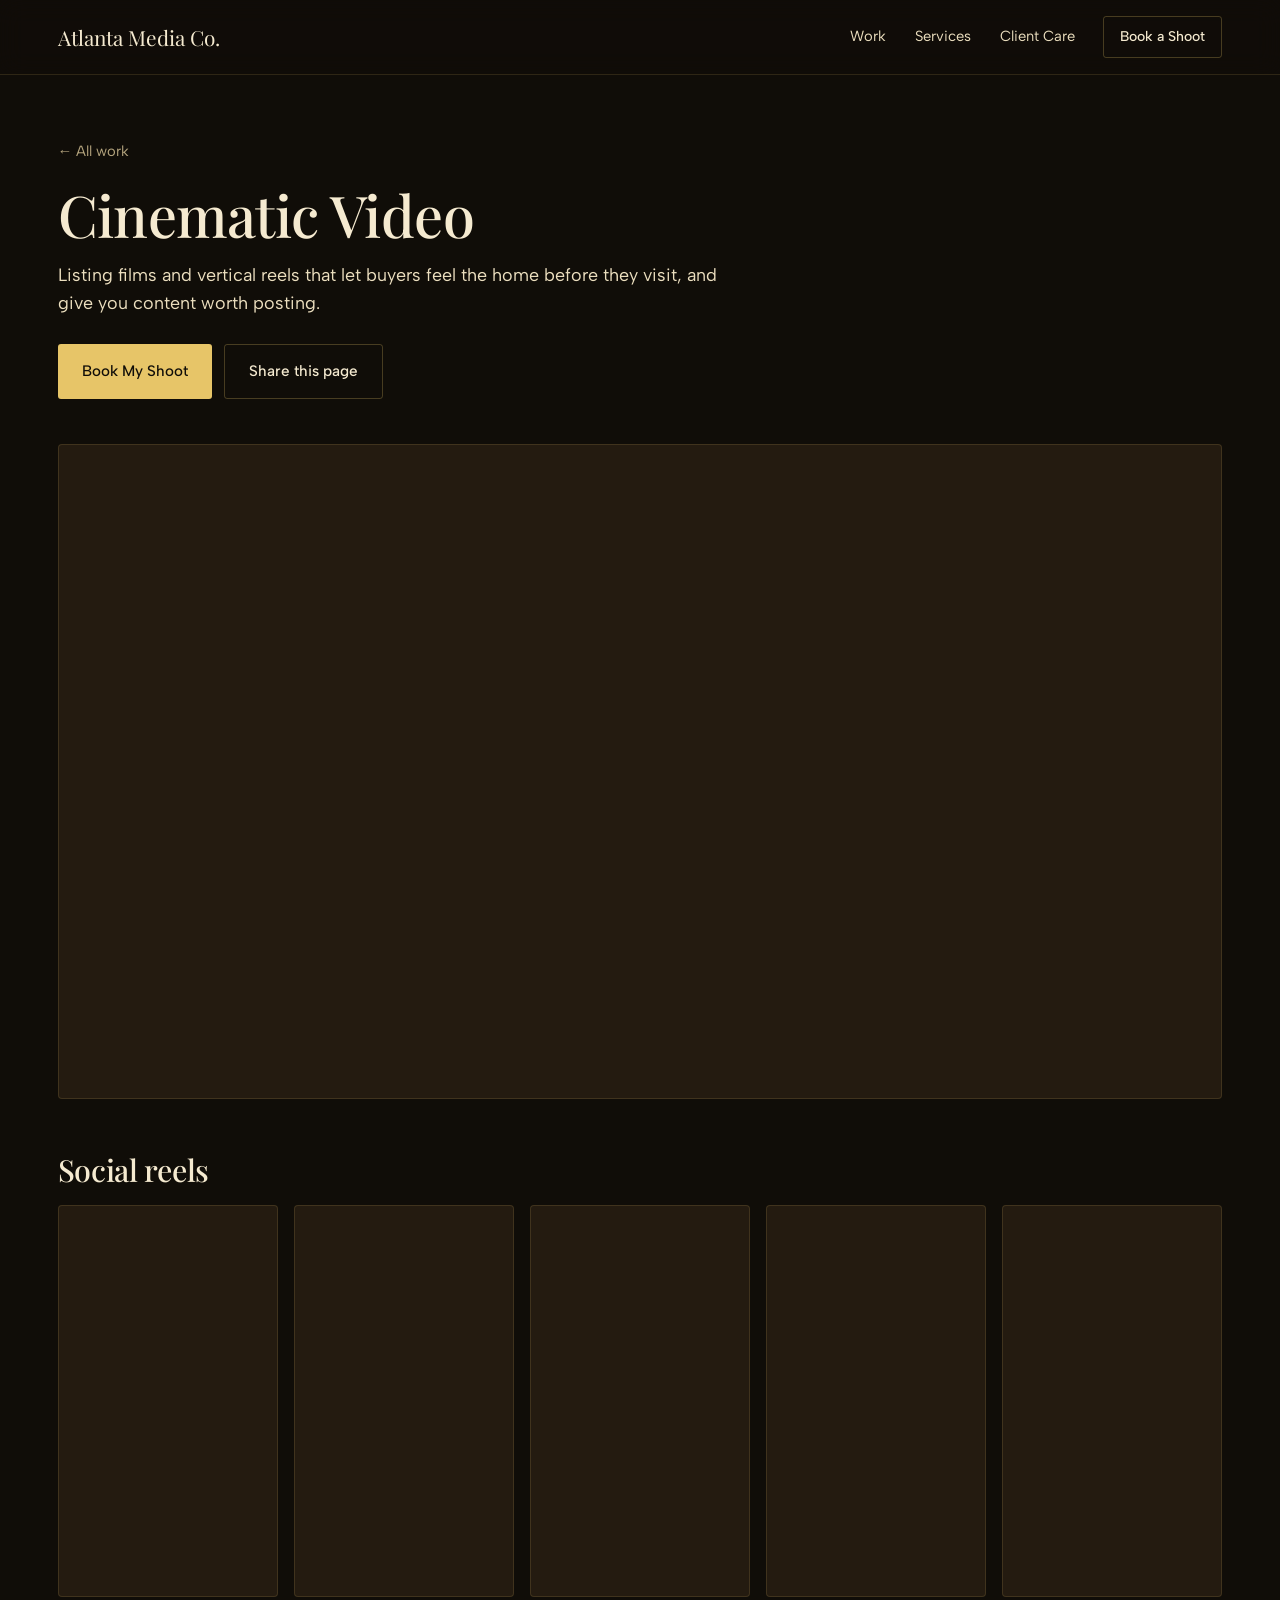
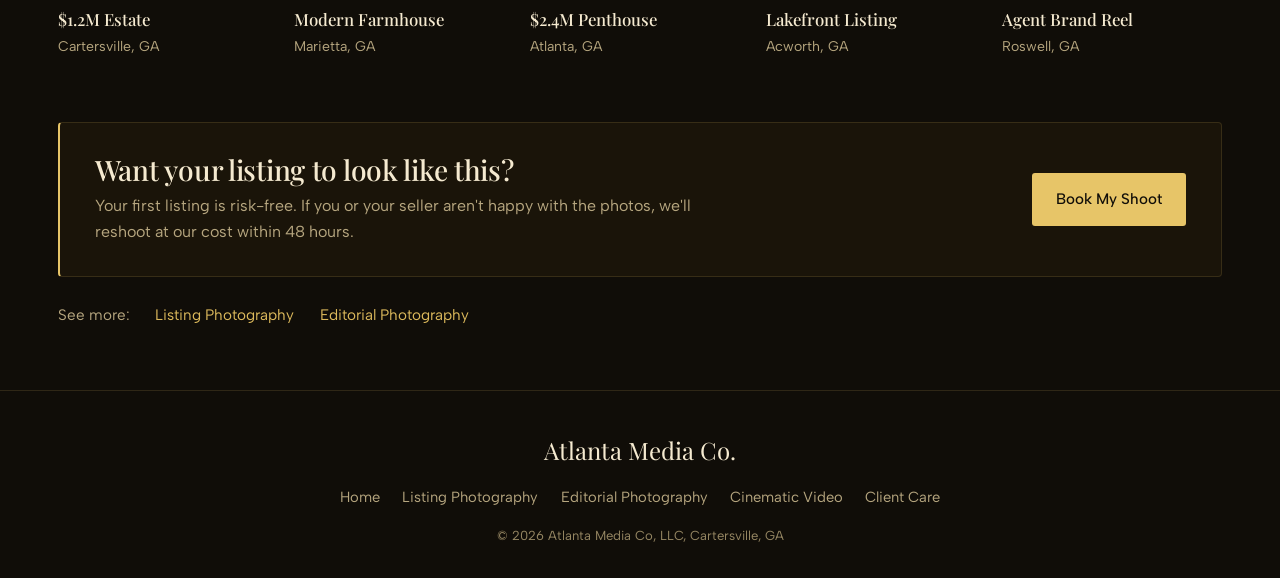
==== cinematic-video.html @ 753526ac "Cleaner homepage and shareable service pages - Remove small text around the logo, hero eyebrow, scro" ====
<!DOCTYPE html>
<html lang="en">
<head>
<meta charset="UTF-8" />
<meta name="viewport" content="width=device-width, initial-scale=1.0" />
<title>Cinematic Video — Atlanta Media Co.</title>
<meta name="description" content="Cinematic listing films and vertical social reels for Atlanta and North Georgia agents." />
<link rel="canonical" href="https://www.atlantamediaco.com/cinematic-video" />
<meta property="og:type" content="website" />
<meta property="og:url" content="https://www.atlantamediaco.com/cinematic-video" />
<meta property="og:title" content="Cinematic Video — Atlanta Media Co." />
<meta property="og:description" content="Cinematic listing films and vertical social reels for Atlanta and North Georgia agents." />
<meta property="og:image" content="https://www.atlantamediaco.com/li-49.jpg" />
<meta name="twitter:card" content="summary_large_image" />
<meta name="twitter:image" content="https://www.atlantamediaco.com/li-49.jpg" />
<link rel="preconnect" href="https://fonts.googleapis.com" />
<link rel="preconnect" href="https://fonts.gstatic.com" crossorigin />
<link href="https://fonts.googleapis.com/css2?family=Albert+Sans:wght@400;500;600&family=Playfair+Display:ital,wght@0,400;0,500;1,400&display=swap" rel="stylesheet" />
<style>
:root{
  --bg:#100d08; --bg-2:#1a1409; --panel:#241b10;
  --ivory:#f5ead0; --ivory-2:#ecdfbf; --muted:#b6a67f; --muted-2:#968763;
  --brass:#e7c568; --brass-2:#ddba5c;
  --line:rgba(231,197,104,.26); --line-2:rgba(231,197,104,.14);
  --serif:'Playfair Display',Georgia,serif;
  --sans:'Albert Sans',-apple-system,BlinkMacSystemFont,sans-serif;
  --e:cubic-bezier(.16,1,.3,1);
  --pad:clamp(1.25rem,4.5vw,5rem); --maxw:1320px;
}
*{margin:0;padding:0;box-sizing:border-box}
html{-webkit-font-smoothing:antialiased}
body{font-family:var(--sans);background:var(--bg);color:var(--ivory);font-size:16px;line-height:1.6}
a{color:inherit;text-decoration:none}
img{display:block;max-width:100%}
button{font:inherit;color:inherit;background:none;border:0;cursor:pointer}
::selection{background:var(--brass);color:var(--bg)}
:focus-visible{outline:2px solid var(--brass);outline-offset:3px}
h1,h2,h3{font-family:var(--serif);font-weight:500;line-height:1.1;letter-spacing:-.01em;text-wrap:balance}
.wrap{max-width:var(--maxw);margin:0 auto;padding:0 var(--pad)}
/* nav */
header.nav{position:sticky;top:0;z-index:50;display:flex;align-items:center;justify-content:space-between;gap:1rem;padding:1rem var(--pad);background:rgba(16,13,8,.88);-webkit-backdrop-filter:blur(12px);backdrop-filter:blur(12px);border-bottom:1px solid var(--line-2)}
.wordmark{font-family:var(--serif);font-size:1.3rem;line-height:1}
.nav-r{display:flex;align-items:center;gap:1.8rem}
.nav-r a.l{font-size:.92rem;color:var(--ivory-2);transition:color .3s}
.nav-r a.l:hover{color:var(--brass-2)}
.nav-book{font-size:.88rem;font-weight:500;border:1px solid var(--line);padding:.55rem 1rem;border-radius:3px;transition:all .3s var(--e)}
.nav-book:hover{background:var(--brass);border-color:var(--brass);color:var(--bg)}
@media(max-width:760px){.nav-r a.l{display:none}}
/* buttons */
.btn{display:inline-flex;align-items:center;justify-content:center;gap:.6rem;font-weight:500;font-size:.95rem;padding:.9rem 1.5rem;border-radius:3px;transition:all .3s var(--e)}
.btn-brass{background:var(--brass);color:var(--bg)}
.btn-brass:hover{background:var(--ivory)}
.btn-out{border:1px solid var(--line);color:var(--ivory)}
.btn-out:hover{border-color:var(--ivory)}
/* intro */
.intro{padding-top:clamp(2.5rem,7vh,4.5rem);padding-bottom:clamp(2rem,5vh,3rem)}
.back{display:inline-block;color:var(--muted);font-size:.92rem;margin-bottom:1.2rem}
.back:hover{color:var(--brass-2)}
.intro h1{font-size:clamp(2.1rem,4.6vw,3.6rem)}
.intro .lead{color:var(--ivory-2);font-size:clamp(1.02rem,1.4vw,1.15rem);max-width:60ch;margin-top:.9rem}
.intro .meta{color:var(--muted);font-size:.92rem;margin-top:.6rem}
.actions{display:flex;flex-wrap:wrap;gap:.8rem;margin-top:1.6rem}
/* photo grid */
.grid{display:grid;gap:10px;grid-template-columns:repeat(2,1fr)}
.grid.port{grid-template-columns:repeat(2,1fr)}
@media(min-width:760px){.grid.land{grid-template-columns:repeat(2,1fr)}.grid.port{grid-template-columns:repeat(3,1fr)}}
@media(min-width:1100px){.grid.land{grid-template-columns:repeat(3,1fr)}.grid.port{grid-template-columns:repeat(4,1fr)}}
.ph{position:relative;display:block;width:100%;overflow:hidden;border-radius:3px;background:var(--panel)}
.grid.land .ph{aspect-ratio:3/2}
.grid.port .ph{aspect-ratio:2/3}
.ph img{width:100%;height:100%;object-fit:cover;transition:transform .8s var(--e),opacity .5s}
.ph:hover img{transform:scale(1.03)}
/* video */
.vf{position:relative;border-radius:4px;overflow:hidden;background:var(--panel);border:1px solid var(--line-2)}
.vf iframe{position:absolute;inset:0;width:100%;height:100%;border:0}
.vf.wide{aspect-ratio:16/9}
.vf.tall{aspect-ratio:9/16}
.sub{font-size:clamp(1.4rem,2.4vw,1.9rem);margin:clamp(2.5rem,6vh,3.5rem) 0 1.2rem}
.reels{display:grid;gap:1rem;grid-template-columns:repeat(2,1fr)}
@media(min-width:760px){.reels{grid-template-columns:repeat(3,1fr)}}
@media(min-width:1100px){.reels{grid-template-columns:repeat(5,1fr)}}
.reels figcaption{margin-top:.6rem}
.reels figcaption b{display:block;font-family:var(--serif);font-weight:500;font-size:1.05rem}
.reels figcaption span{color:var(--muted);font-size:.88rem}
/* end block */
.end{padding-top:clamp(3rem,7vh,4.5rem);padding-bottom:clamp(3rem,7vh,4.5rem)}
.g-row{display:grid;gap:1.3rem;align-items:center;background:var(--bg-2);border:1px solid var(--line-2);border-left:2px solid var(--brass);border-radius:4px;padding:clamp(1.4rem,3vw,2rem) clamp(1.3rem,3vw,2.2rem)}
@media(min-width:900px){.g-row{grid-template-columns:1fr auto;gap:3rem}}
.g-row h2{font-size:clamp(1.35rem,2.2vw,1.8rem)}
.g-row p{color:var(--muted);max-width:62ch;margin-top:.45rem}
.g-row .btn{justify-self:start}
.more{display:flex;flex-wrap:wrap;gap:.6rem 1.6rem;margin-top:1.6rem;color:var(--muted);font-size:.95rem}
.more a{color:var(--brass-2)}
.more a:hover{color:var(--ivory)}
/* footer */
footer{padding:2.5rem var(--pad) 2rem;border-top:1px solid var(--line-2);text-align:center}
footer .wm{font-family:var(--serif);font-size:1.5rem}
footer .links{display:flex;flex-wrap:wrap;gap:.6rem 1.4rem;justify-content:center;margin:1rem 0;font-size:.92rem;color:var(--muted)}
footer .links a:hover{color:var(--brass-2)}
footer .cp{font-size:.82rem;color:var(--muted-2)}
/* lightbox */
.lb{position:fixed;inset:0;z-index:100;background:#0a0805;display:flex;align-items:center;justify-content:center;touch-action:pan-y}
.lb[hidden]{display:none}
.lb img{max-width:calc(100vw - 2rem);max-height:calc(100svh - 7rem);object-fit:contain;border-radius:2px;user-select:none;-webkit-user-drag:none}
.lb-btn{position:absolute;width:48px;height:48px;border-radius:50%;display:grid;place-items:center;background:rgba(245,234,208,.08);border:1px solid var(--line);font-size:1.5rem;line-height:1;color:var(--ivory)}
.lb-btn:hover{background:var(--brass);color:var(--bg);border-color:var(--brass)}
.lb-prev{left:1rem;top:50%;transform:translateY(-50%)}
.lb-next{right:1rem;top:50%;transform:translateY(-50%)}
.lb-close{right:1rem;top:1rem;font-size:1.2rem}
.lb-count{position:absolute;left:50%;bottom:1.2rem;transform:translateX(-50%);color:var(--muted);font-size:.9rem}
@media(max-width:760px){.lb-prev,.lb-next{top:auto;bottom:.8rem;transform:none}}
@media(prefers-reduced-motion:reduce){*{transition:none!important}}
</style>
</head>
<body>
<header class="nav">
  <a href="/" class="wordmark">Atlanta Media Co.</a>
  <nav class="nav-r">
    <a href="/#work" class="l">Work</a>
    <a href="/#services" class="l">Services</a>
    <a href="/client-care" class="l">Client Care</a>
    <a href="https://order.atlantamediaco.com/order/atlmediaco/media" class="nav-book">Book a Shoot</a>
  </nav>
</header>
<main>
  <section class="intro wrap">
    <a href="/#work" class="back">← All work</a>
    <h1>Cinematic Video</h1>
    <p class="lead">Listing films and vertical reels that let buyers feel the home before they visit, and give you content worth posting.</p>
    
    <div class="actions">
      <a href="https://order.atlantamediaco.com/order/atlmediaco/media" class="btn btn-brass">Book My Shoot</a>
      <button class="btn btn-out" id="share" type="button">Share this page</button>
    </div>
  </section>
  <section class="wrap">
    <div class="vf wide"><iframe src="https://player.vimeo.com/video/1220375566?h=3c1de00dcf&title=0&byline=0&portrait=0" allow="autoplay; fullscreen; picture-in-picture" title="Featured film by Atlanta Media Co."></iframe></div><h2 class="sub">Social reels</h2><div class="reels"><figure><div class="vf tall"><iframe src="https://player.vimeo.com/video/1220726892?h=99ef95a2b0&title=0&byline=0&portrait=0" loading="lazy" allow="autoplay; fullscreen; picture-in-picture" title="$1.2M Estate, Cartersville, GA"></iframe></div><figcaption><b>$1.2M Estate</b><span>Cartersville, GA</span></figcaption></figure><figure><div class="vf tall"><iframe src="https://player.vimeo.com/video/1220726658?h=82b7152c0a&title=0&byline=0&portrait=0" loading="lazy" allow="autoplay; fullscreen; picture-in-picture" title="Modern Farmhouse, Marietta, GA"></iframe></div><figcaption><b>Modern Farmhouse</b><span>Marietta, GA</span></figcaption></figure><figure><div class="vf tall"><iframe src="https://player.vimeo.com/video/1220726660?h=635c3bccbf&title=0&byline=0&portrait=0" loading="lazy" allow="autoplay; fullscreen; picture-in-picture" title="$2.4M Penthouse, Atlanta, GA"></iframe></div><figcaption><b>$2.4M Penthouse</b><span>Atlanta, GA</span></figcaption></figure><figure><div class="vf tall"><iframe src="https://player.vimeo.com/video/1220726661?h=e0585fde30&title=0&byline=0&portrait=0" loading="lazy" allow="autoplay; fullscreen; picture-in-picture" title="Lakefront Listing, Acworth, GA"></iframe></div><figcaption><b>Lakefront Listing</b><span>Acworth, GA</span></figcaption></figure><figure><div class="vf tall"><iframe src="https://player.vimeo.com/video/1220726659?h=17b8637ea1&title=0&byline=0&portrait=0" loading="lazy" allow="autoplay; fullscreen; picture-in-picture" title="Agent Brand Reel, Roswell, GA"></iframe></div><figcaption><b>Agent Brand Reel</b><span>Roswell, GA</span></figcaption></figure></div>
  </section>
  <section class="wrap end">
    <div class="g-row">
      <div>
        <h2>Want your listing to look like this?</h2>
        <p>Your first listing is risk-free. If you or your seller aren't happy with the photos, we'll reshoot at our cost within 48 hours.</p>
      </div>
      <a href="https://order.atlantamediaco.com/order/atlmediaco/media" class="btn btn-brass">Book My Shoot</a>
    </div>
    <nav class="more" aria-label="More work"><span>See more:</span><a href="/listing-photography">Listing Photography</a><a href="/editorial-photography">Editorial Photography</a></nav>
  </section>
</main>
<footer>
  <div class="wm">Atlanta Media Co.</div>
  <div class="links">
    <a href="/">Home</a>
    <a href="/listing-photography">Listing Photography</a>
    <a href="/editorial-photography">Editorial Photography</a>
    <a href="/cinematic-video">Cinematic Video</a>
    <a href="/client-care">Client Care</a>
  </div>
  <div class="cp">© <span id="year"></span> Atlanta Media Co, LLC, Cartersville, GA</div>
</footer>

<script>
(function(){
  var b=document.getElementById('share'); if(!b) return;
  b.addEventListener('click',function(){
    var url=location.origin+location.pathname, title=document.title;
    if(navigator.share){ navigator.share({title:title,url:url}).catch(function(){}); return; }
    var done=function(){ b.textContent='Link copied'; setTimeout(function(){ b.textContent='Share this page'; },2200); };
    if(navigator.clipboard){ navigator.clipboard.writeText(url).then(done,function(){ prompt('Copy this link:',url); }); }
    else { prompt('Copy this link:',url); }
  });
  document.getElementById('year').textContent=new Date().getFullYear();
})();
</script>
</body>
</html>
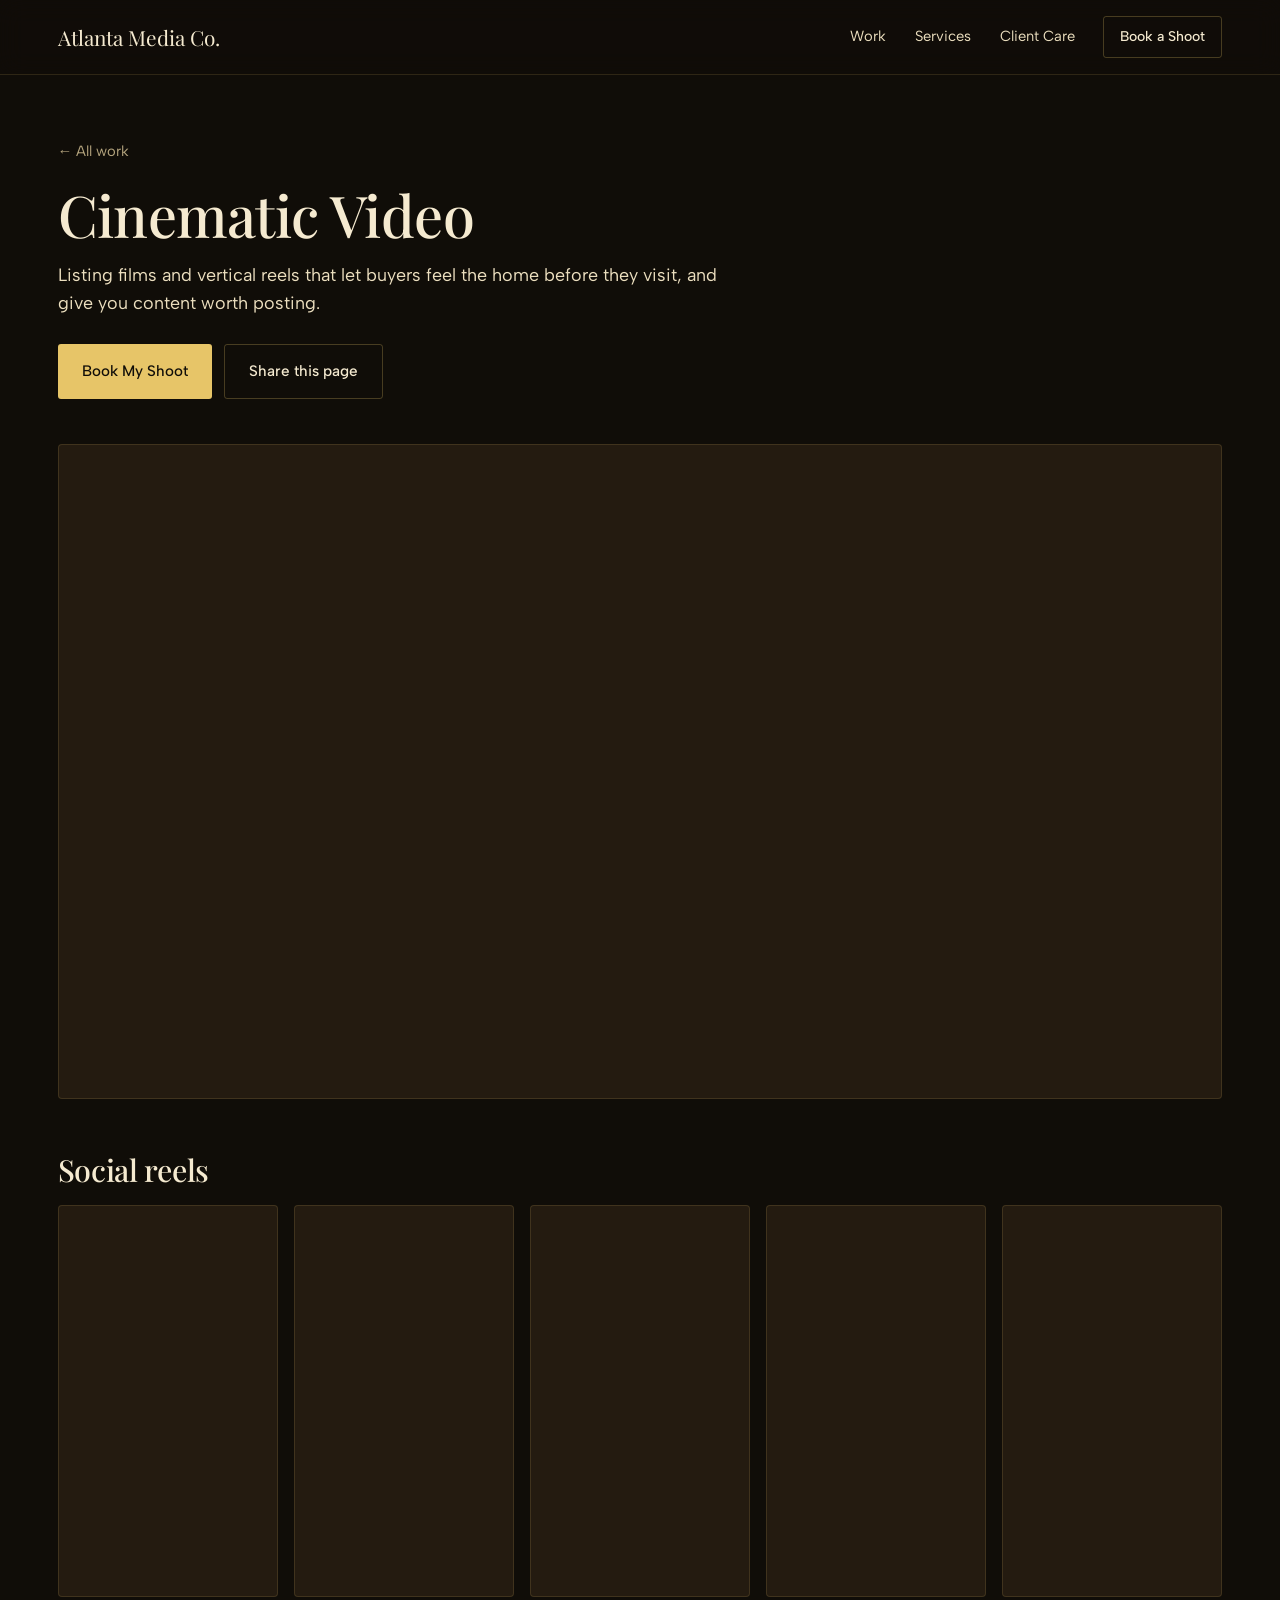
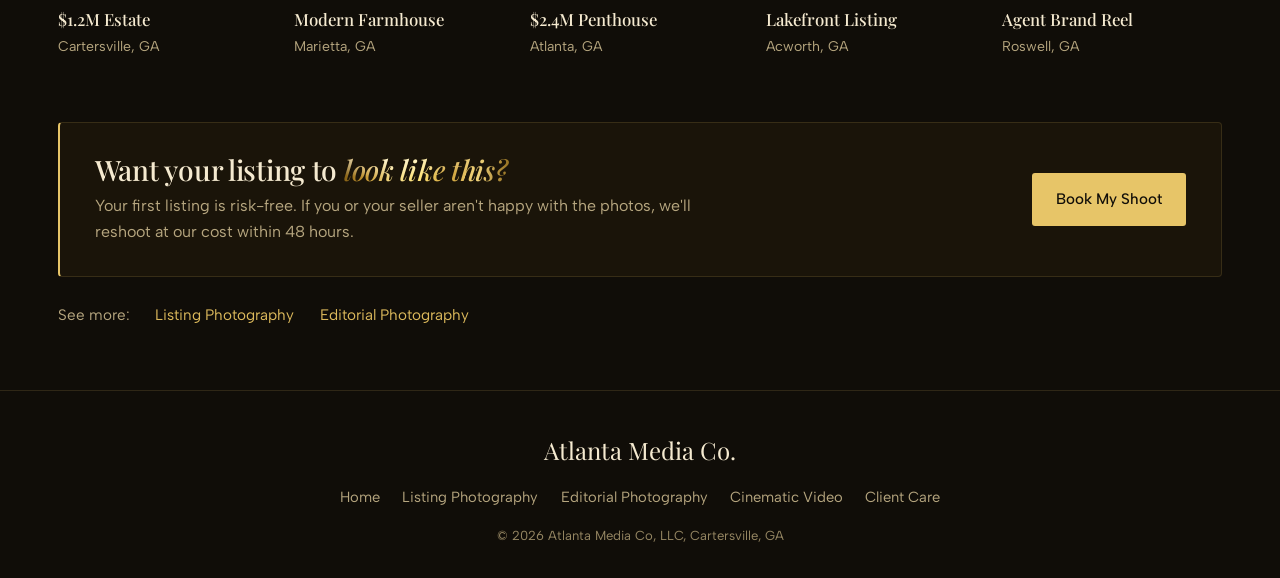
==== commit 4016cc59: "Fix peeking phone menu and use brushed gold on all gold headline words - Hidden phone menu no longer" ====
--- a/cinematic-video.html
+++ b/cinematic-video.html
@@ -87,6 +87,7 @@
 .g-row{display:grid;gap:1.3rem;align-items:center;background:var(--bg-2);border:1px solid var(--line-2);border-left:2px solid var(--brass);border-radius:4px;padding:clamp(1.4rem,3vw,2rem) clamp(1.3rem,3vw,2.2rem)}
 @media(min-width:900px){.g-row{grid-template-columns:1fr auto;gap:3rem}}
 .g-row h2{font-size:clamp(1.35rem,2.2vw,1.8rem)}
+.g-row h2 em{font-style:italic;background:radial-gradient(135% 130% at 26% 16%,rgba(255,249,224,.98) 0%,rgba(255,244,205,0) 44%),linear-gradient(96deg,#7c5810 0%,#c99a34 15%,#f7e08d 31%,#ffe479 47%,#c99b34 63%,#f4d77e 80%,#8f6a1a 100%);-webkit-background-clip:text;background-clip:text;-webkit-text-fill-color:transparent;color:transparent;-webkit-box-decoration-break:clone;box-decoration-break:clone;padding-right:.06em}
 .g-row p{color:var(--muted);max-width:62ch;margin-top:.45rem}
 .g-row .btn{justify-self:start}
 .more{display:flex;flex-wrap:wrap;gap:.6rem 1.6rem;margin-top:1.6rem;color:var(--muted);font-size:.95rem}
@@ -139,7 +140,7 @@
   <section class="wrap end">
     <div class="g-row">
       <div>
-        <h2>Want your listing to look like this?</h2>
+        <h2>Want your listing to <em>look like this?</em></h2>
         <p>Your first listing is risk-free. If you or your seller aren't happy with the photos, we'll reshoot at our cost within 48 hours.</p>
       </div>
       <a href="https://order.atlantamediaco.com/order/atlmediaco/media" class="btn btn-brass">Book My Shoot</a>
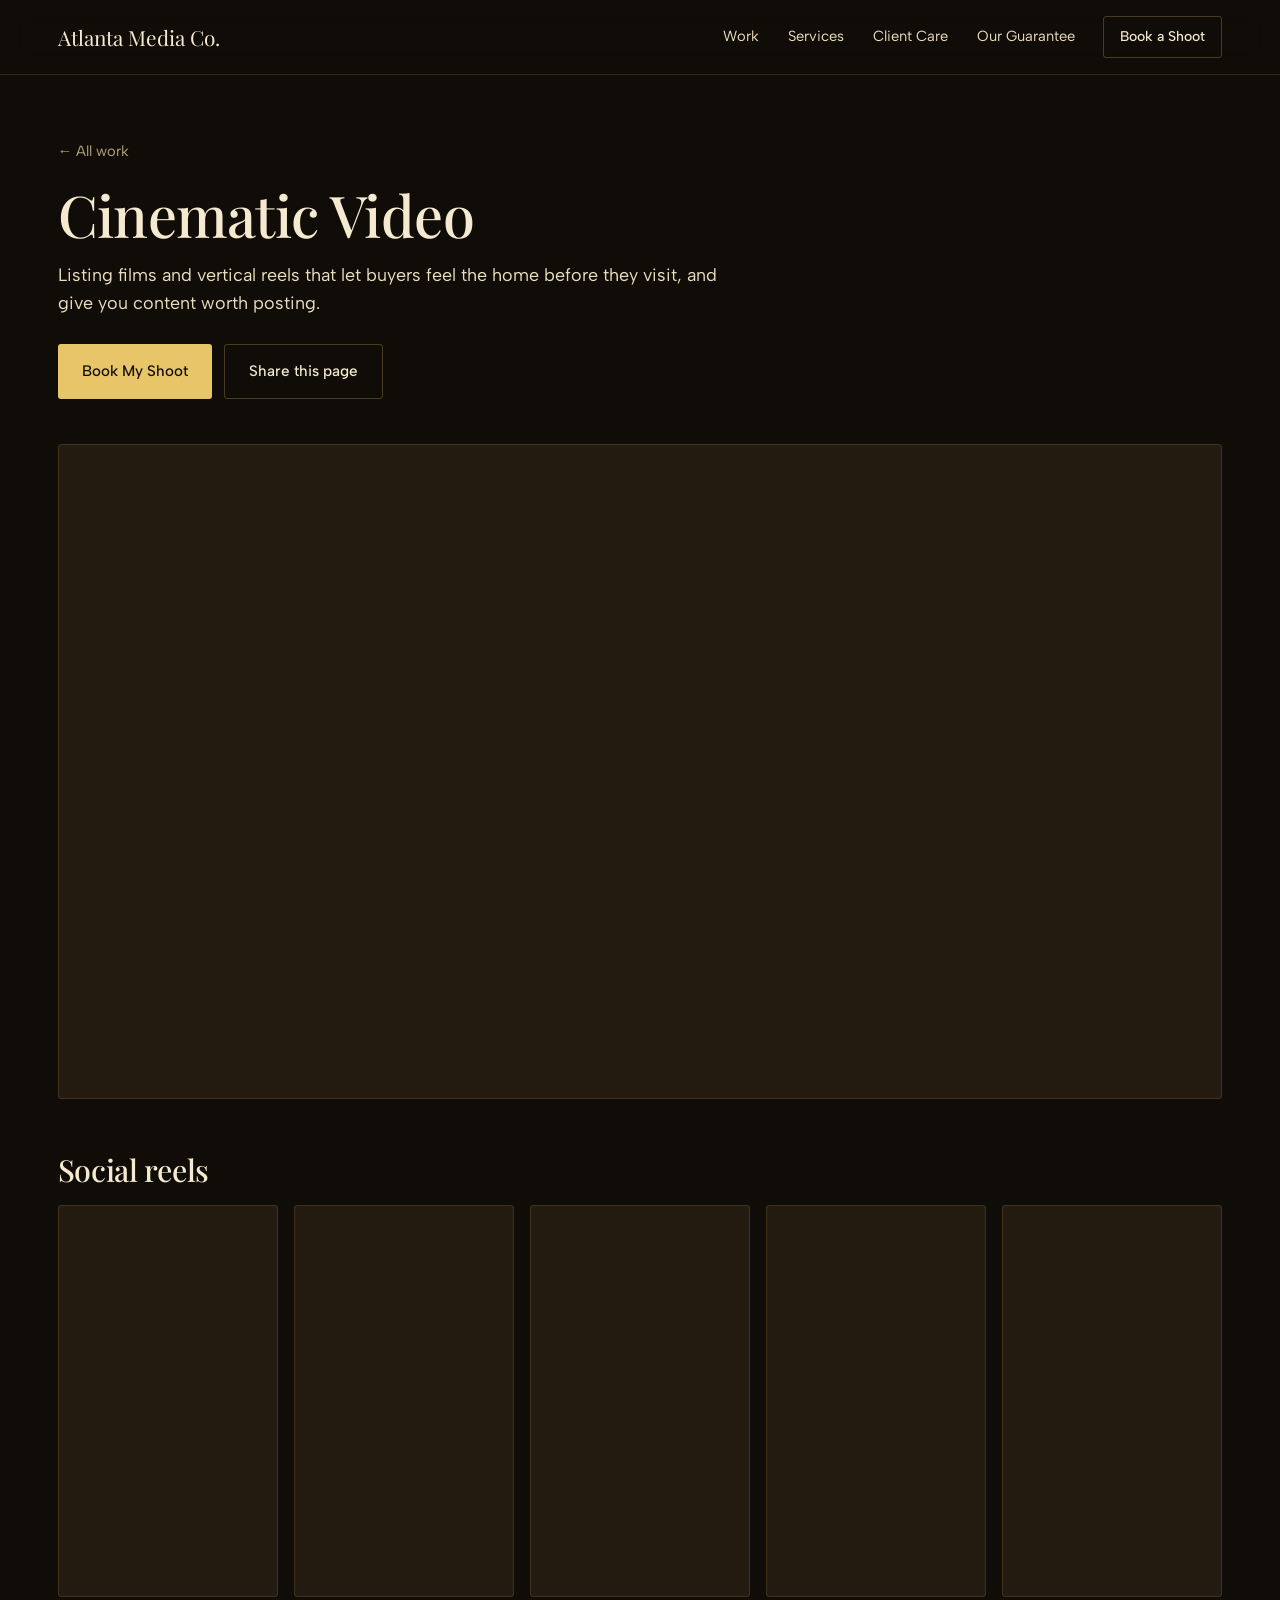
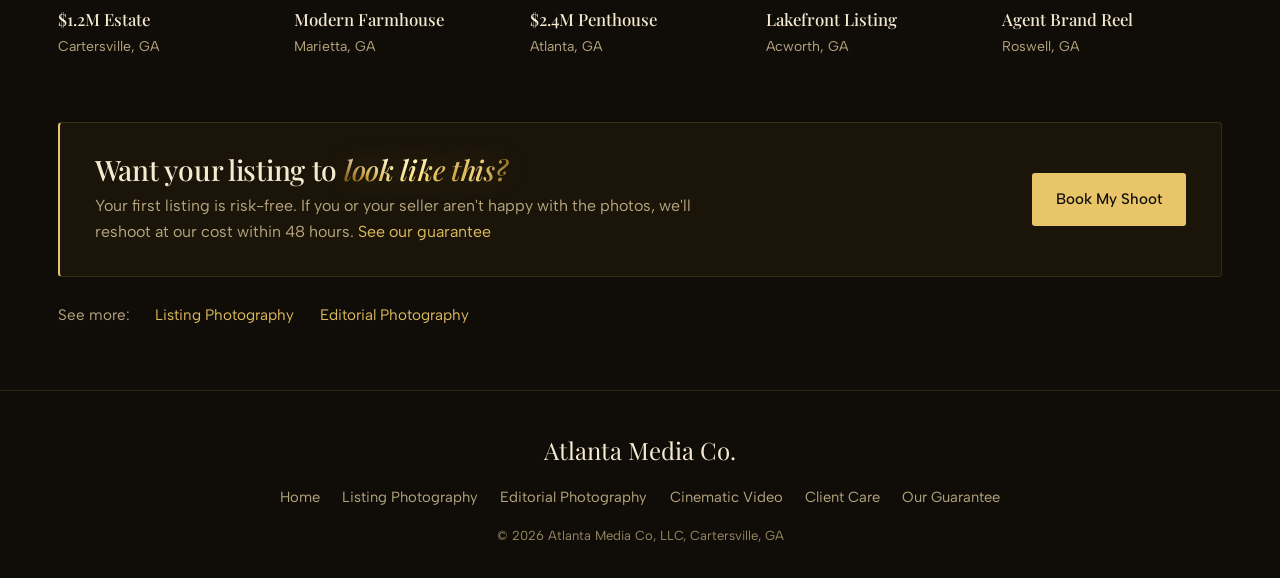
==== commit 4fb03f2b: "Add Our Guarantee page and rework Client Care - New /guarantee page: what we promise, how to use it," ====
--- a/cinematic-video.html
+++ b/cinematic-video.html
@@ -15,7 +15,7 @@
 <meta name="twitter:image" content="https://www.atlantamediaco.com/li-49.jpg" />
 <link rel="preconnect" href="https://fonts.googleapis.com" />
 <link rel="preconnect" href="https://fonts.gstatic.com" crossorigin />
-<link href="https://fonts.googleapis.com/css2?family=Albert+Sans:wght@400;500;600&family=Playfair+Display:ital,wght@0,400;0,500;1,400&display=swap" rel="stylesheet" />
+<link href="https://fonts.googleapis.com/css2?family=Albert+Sans:wght@400;500;600&family=Playfair+Display:ital,wght@0,400;0,500;1,400;1,500&display=swap" rel="stylesheet" />
 <style>
 :root{
   --bg:#100d08; --bg-2:#1a1409; --panel:#241b10;
@@ -87,7 +87,8 @@
 .g-row{display:grid;gap:1.3rem;align-items:center;background:var(--bg-2);border:1px solid var(--line-2);border-left:2px solid var(--brass);border-radius:4px;padding:clamp(1.4rem,3vw,2rem) clamp(1.3rem,3vw,2.2rem)}
 @media(min-width:900px){.g-row{grid-template-columns:1fr auto;gap:3rem}}
 .g-row h2{font-size:clamp(1.35rem,2.2vw,1.8rem)}
-.g-row h2 em{font-style:italic;background:radial-gradient(135% 130% at 26% 16%,rgba(255,249,224,.98) 0%,rgba(255,244,205,0) 44%),linear-gradient(96deg,#7c5810 0%,#c99a34 15%,#f7e08d 31%,#ffe479 47%,#c99b34 63%,#f4d77e 80%,#8f6a1a 100%);-webkit-background-clip:text;background-clip:text;-webkit-text-fill-color:transparent;color:transparent;-webkit-box-decoration-break:clone;box-decoration-break:clone;padding-right:.06em}
+.nav-r a.l[aria-current="page"]{color:var(--brass-2)}
+h1 em,h2 em{font-style:italic;background:radial-gradient(135% 130% at 26% 16%,rgba(255,249,224,.98) 0%,rgba(255,244,205,0) 44%),linear-gradient(96deg,#7c5810 0%,#c99a34 15%,#f7e08d 31%,#ffe479 47%,#c99b34 63%,#f4d77e 80%,#8f6a1a 100%);-webkit-background-clip:text;background-clip:text;-webkit-text-fill-color:transparent;color:transparent;-webkit-box-decoration-break:clone;box-decoration-break:clone;padding-right:.06em;filter:drop-shadow(0 1px 3px rgba(0,0,0,.3)) drop-shadow(0 0 12px rgba(240,201,95,.18))}
 .g-row p{color:var(--muted);max-width:62ch;margin-top:.45rem}
 .g-row .btn{justify-self:start}
 .more{display:flex;flex-wrap:wrap;gap:.6rem 1.6rem;margin-top:1.6rem;color:var(--muted);font-size:.95rem}
@@ -110,7 +111,39 @@
 .lb-close{right:1rem;top:1rem;font-size:1.2rem}
 .lb-count{position:absolute;left:50%;bottom:1.2rem;transform:translateX(-50%);color:var(--muted);font-size:.9rem}
 @media(max-width:760px){.lb-prev,.lb-next{top:auto;bottom:.8rem;transform:none}}
-@media(prefers-reduced-motion:reduce){*{transition:none!important}}
+/* info pages (client care, guarantee) */
+.page-intro{padding-top:clamp(3rem,9vh,5.5rem);padding-bottom:clamp(2rem,5vh,3rem)}
+.page-intro h1{font-size:clamp(2.4rem,5.4vw,4.2rem);max-width:16ch}
+.page-intro .lead{color:var(--ivory-2);font-size:clamp(1.05rem,1.5vw,1.2rem);max-width:58ch;margin-top:1rem}
+.blk{padding-top:clamp(2.5rem,6vh,4rem);padding-bottom:clamp(2.5rem,6vh,4rem)}
+.blk h2.bh{font-size:clamp(1.6rem,3vw,2.4rem);max-width:26ch;margin-bottom:clamp(1.4rem,3vh,2rem)}
+.band{background:var(--bg-2);border-top:1px solid var(--line-2);border-bottom:1px solid var(--line-2)}
+.items{display:grid;gap:1.6rem 2.2rem;grid-template-columns:1fr}
+@media(min-width:720px){.items.c2{grid-template-columns:1fr 1fr}.items.c3{grid-template-columns:repeat(3,1fr)}}
+.item{border-top:1px solid var(--line);padding-top:1.1rem}
+.item h3{font-size:1.3rem}
+.item p{color:var(--muted);margin-top:.4rem;max-width:48ch}
+.steps{list-style:none;counter-reset:s;display:grid;gap:1.6rem 2.2rem;grid-template-columns:1fr}
+@media(min-width:820px){.steps{grid-template-columns:repeat(3,1fr)}}
+.steps li{counter-increment:s;border-top:1px solid var(--line);padding-top:1.1rem}
+.steps li::before{content:counter(s);display:grid;place-items:center;width:2rem;height:2rem;border-radius:50%;border:1px solid var(--brass);color:var(--brass);font-size:.9rem;margin-bottom:.8rem}
+.steps h3{font-size:1.25rem}
+.steps p{color:var(--muted);margin-top:.4rem;max-width:40ch}
+.cta-c{text-align:center;padding-top:clamp(3.5rem,8vh,5.5rem);padding-bottom:clamp(3.5rem,8vh,5.5rem)}
+.cta-c h2{font-size:clamp(1.9rem,4vw,3rem);max-width:18ch;margin:0 auto}
+.cta-c>p{color:var(--muted);max-width:50ch;margin:1rem auto 1.8rem}
+.cta-btns{display:flex;flex-wrap:wrap;gap:.8rem;justify-content:center}
+.btn[aria-expanded="true"]{background:var(--ivory);color:var(--bg);border-color:var(--ivory)}
+/* contact reveal */
+.contact-panel{margin:1.4rem auto 0;max-width:340px;border:1px solid var(--line);border-radius:4px;background:var(--bg-2);padding:1.3rem 1.4rem 1.4rem;text-align:center}
+.contact-panel[hidden]{display:none}
+.contact-panel.show{animation:cpIn .35s var(--e)}
+@keyframes cpIn{from{opacity:0;transform:translateY(-6px)}to{opacity:1;transform:none}}
+.cp-note{color:var(--muted);font-size:.92rem}
+.cp-num{display:inline-block;font-family:var(--serif);font-size:1.9rem;line-height:1.2;margin:.2rem 0 1rem;color:var(--ivory)}
+.cp-num:hover{color:var(--brass-2)}
+.cp-actions{display:grid;grid-template-columns:1fr 1fr;gap:.6rem}
+@media(prefers-reduced-motion:reduce){*{transition:none!important;animation:none!important}}
 </style>
 </head>
 <body>
@@ -120,6 +153,7 @@
     <a href="/#work" class="l">Work</a>
     <a href="/#services" class="l">Services</a>
     <a href="/client-care" class="l">Client Care</a>
+    <a href="/guarantee" class="l">Our Guarantee</a>
     <a href="https://order.atlantamediaco.com/order/atlmediaco/media" class="nav-book">Book a Shoot</a>
   </nav>
 </header>
@@ -141,7 +175,7 @@
     <div class="g-row">
       <div>
         <h2>Want your listing to <em>look like this?</em></h2>
-        <p>Your first listing is risk-free. If you or your seller aren't happy with the photos, we'll reshoot at our cost within 48 hours.</p>
+        <p>Your first listing is risk-free. If you or your seller aren't happy with the photos, we'll reshoot at our cost within 48 hours. <a href="/guarantee" style="color:var(--brass-2)">See our guarantee</a></p>
       </div>
       <a href="https://order.atlantamediaco.com/order/atlmediaco/media" class="btn btn-brass">Book My Shoot</a>
     </div>
@@ -156,6 +190,7 @@
     <a href="/editorial-photography">Editorial Photography</a>
     <a href="/cinematic-video">Cinematic Video</a>
     <a href="/client-care">Client Care</a>
+    <a href="/guarantee">Our Guarantee</a>
   </div>
   <div class="cp">© <span id="year"></span> Atlanta Media Co, LLC, Cartersville, GA</div>
 </footer>
@@ -170,7 +205,17 @@
     if(navigator.clipboard){ navigator.clipboard.writeText(url).then(done,function(){ prompt('Copy this link:',url); }); }
     else { prompt('Copy this link:',url); }
   });
-  document.getElementById('year').textContent=new Date().getFullYear();
+})();
+
+(function(){
+  var y=document.getElementById('year'); if(y) y.textContent=new Date().getFullYear();
+  document.querySelectorAll('[data-contact]').forEach(function(b){
+    var p=document.getElementById(b.getAttribute('aria-controls'));
+    b.addEventListener('click',function(){
+      var open=p.hidden; p.hidden=!open; b.setAttribute('aria-expanded',String(open));
+      if(open){ p.classList.remove('show'); void p.offsetWidth; p.classList.add('show'); }
+    });
+  });
 })();
 </script>
 </body>
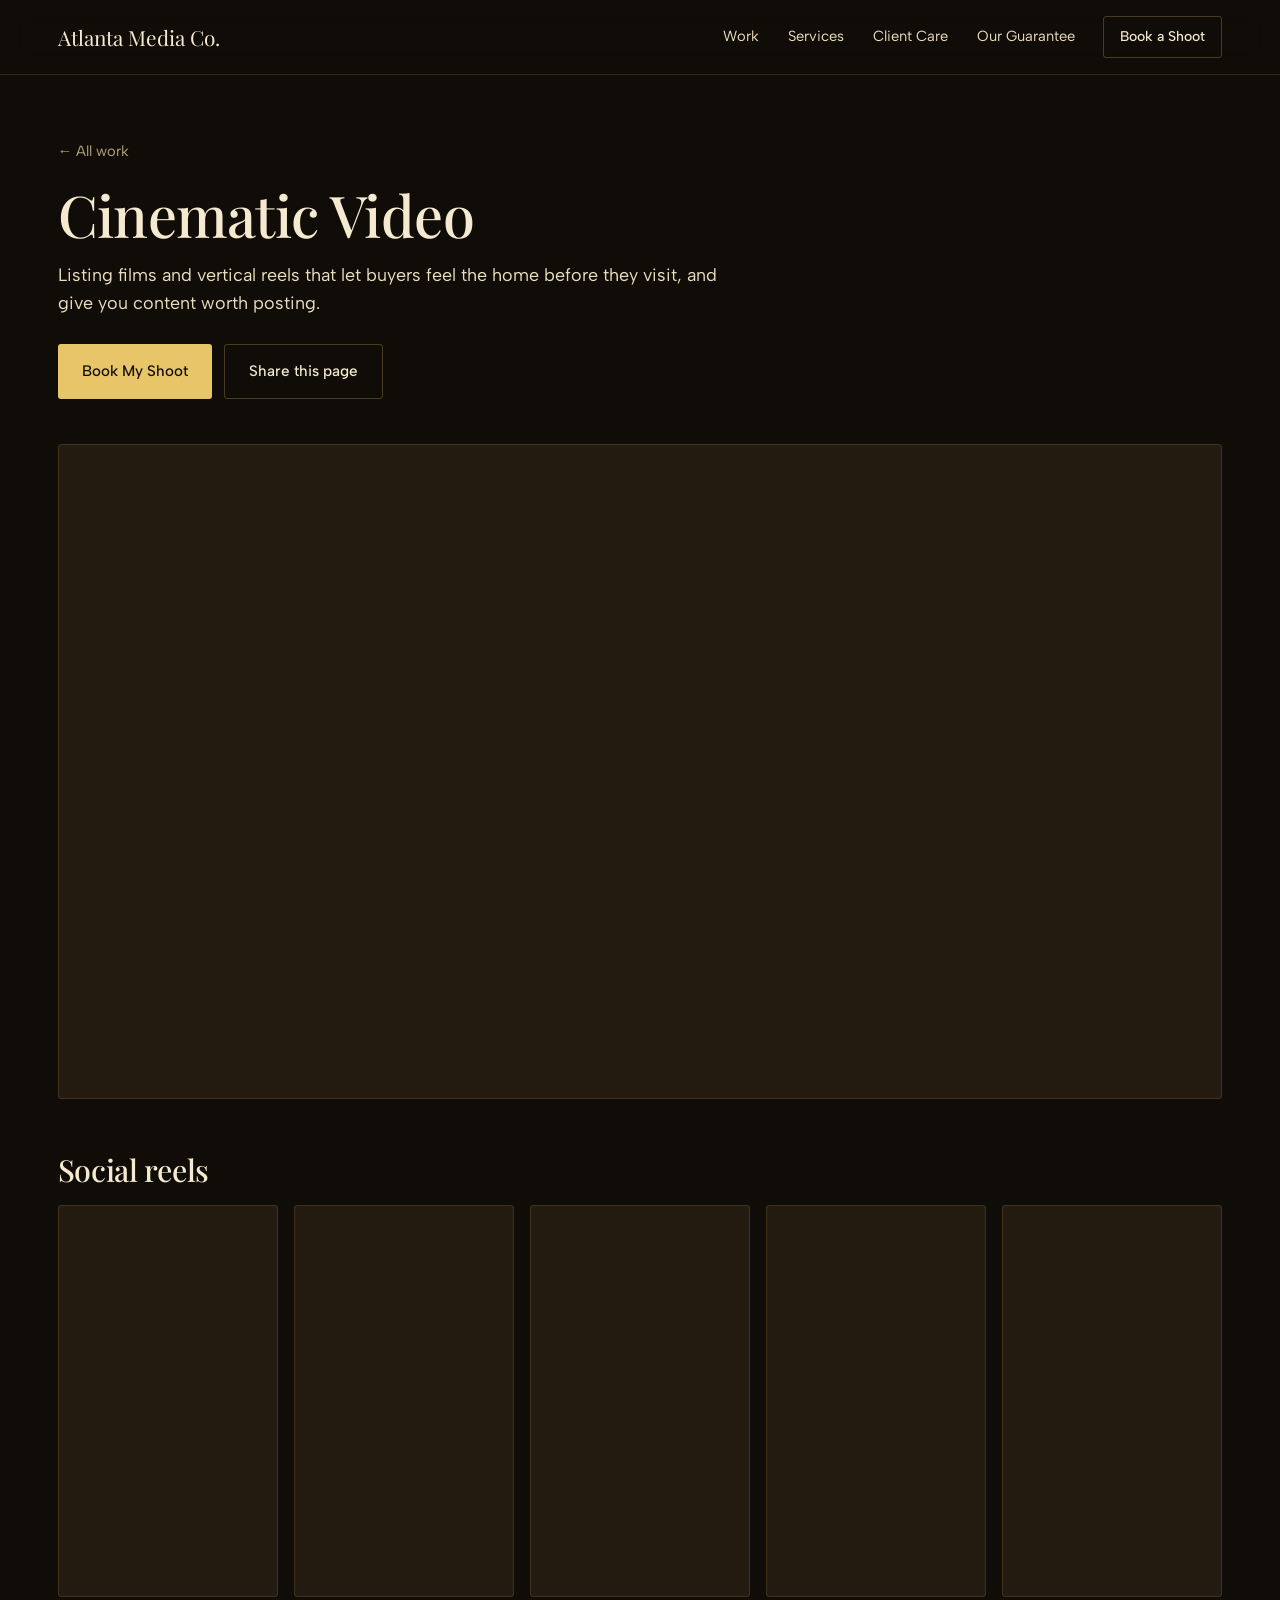
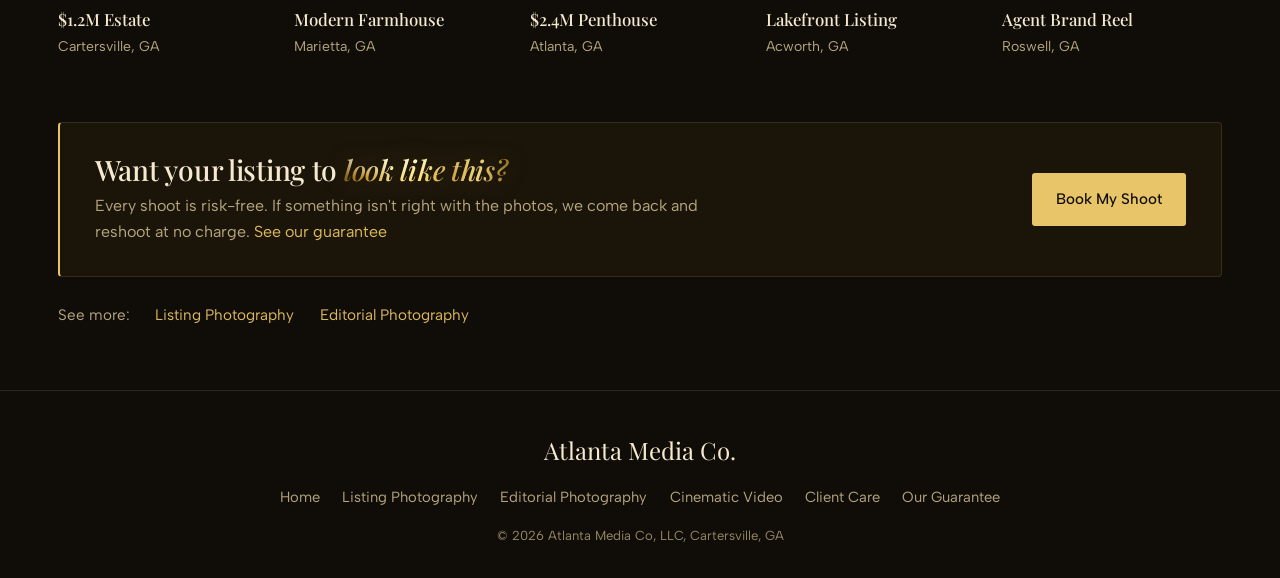
==== commit 883bed11: "Make the guarantee cover every shoot - 'Every shoot is risk-free' replaces 'first listing' across th" ====
--- a/cinematic-video.html
+++ b/cinematic-video.html
@@ -175,7 +175,7 @@
     <div class="g-row">
       <div>
         <h2>Want your listing to <em>look like this?</em></h2>
-        <p>Your first listing is risk-free. If you or your seller aren't happy with the photos, we'll reshoot at our cost within 48 hours. <a href="/guarantee" style="color:var(--brass-2)">See our guarantee</a></p>
+        <p>Every shoot is risk-free. If something isn't right with the photos, we come back and reshoot at no charge. <a href="/guarantee" style="color:var(--brass-2)">See our guarantee</a></p>
       </div>
       <a href="https://order.atlantamediaco.com/order/atlmediaco/media" class="btn btn-brass">Book My Shoot</a>
     </div>
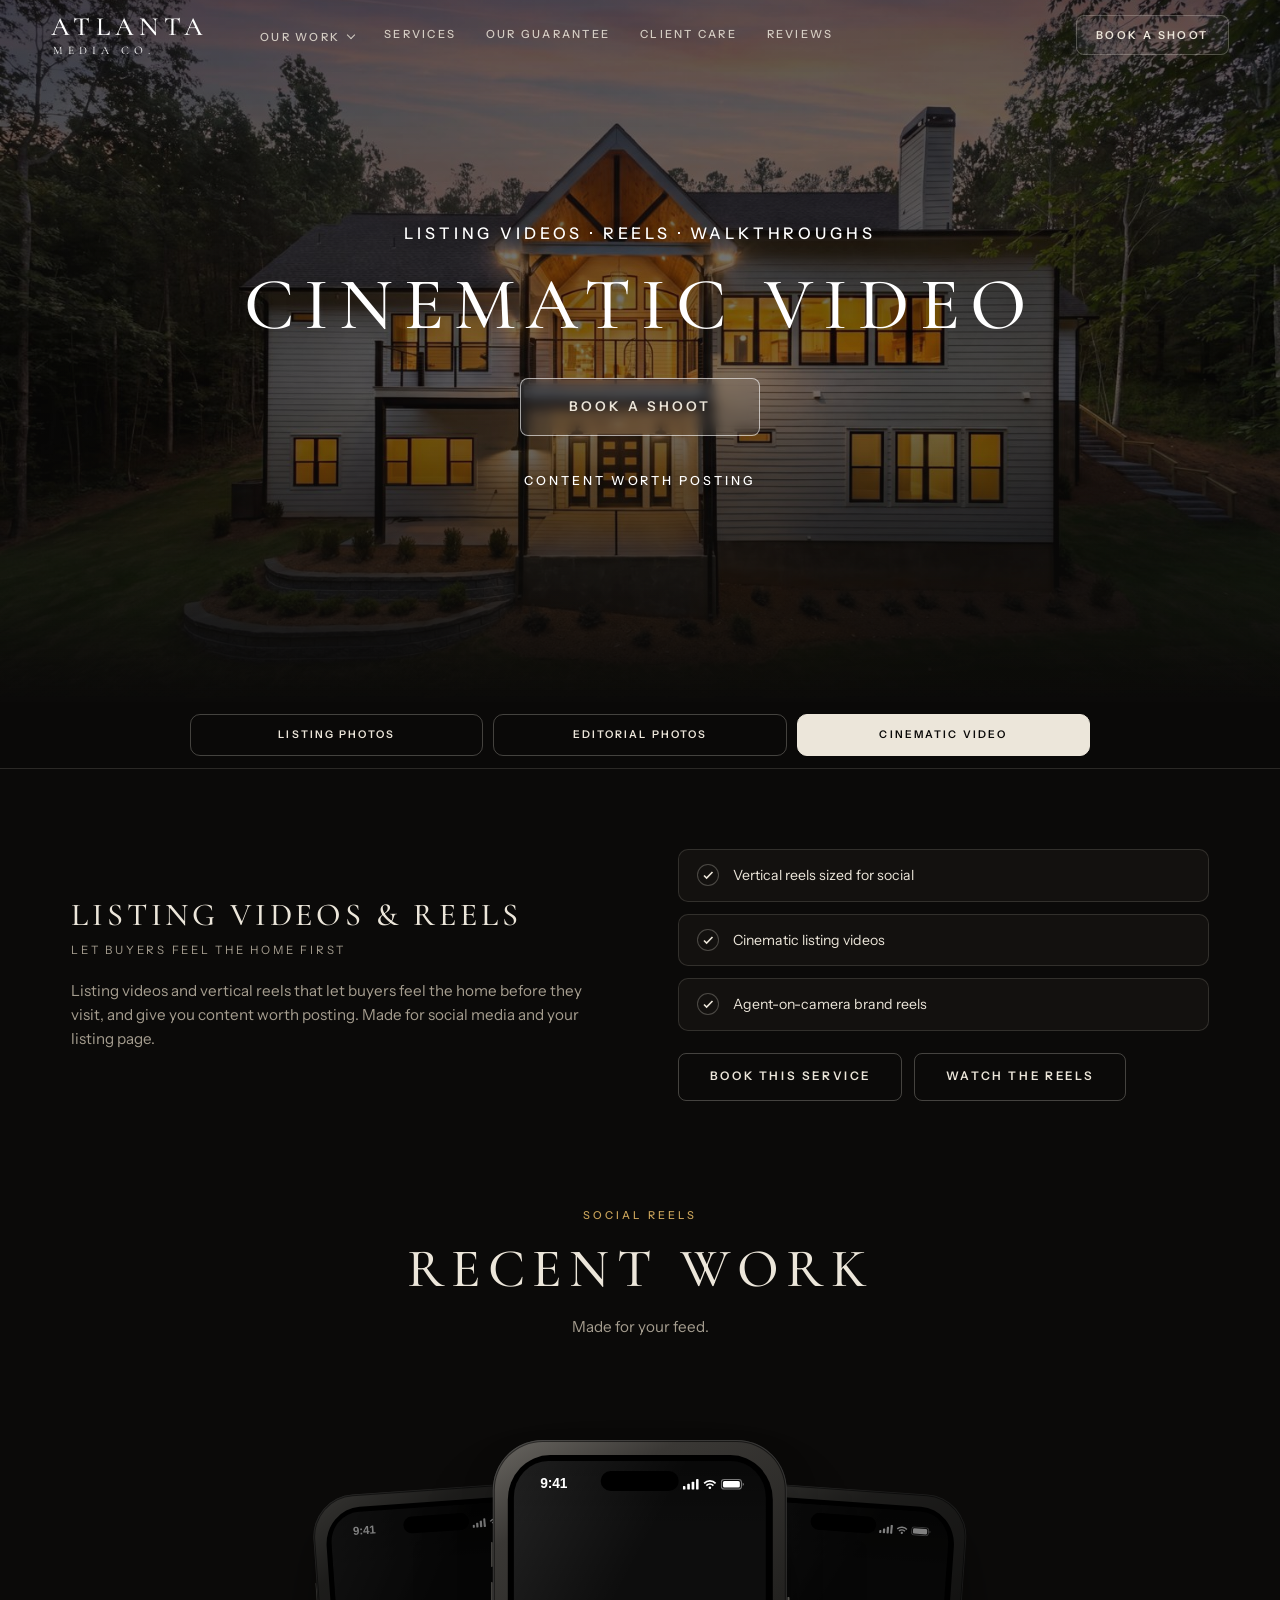
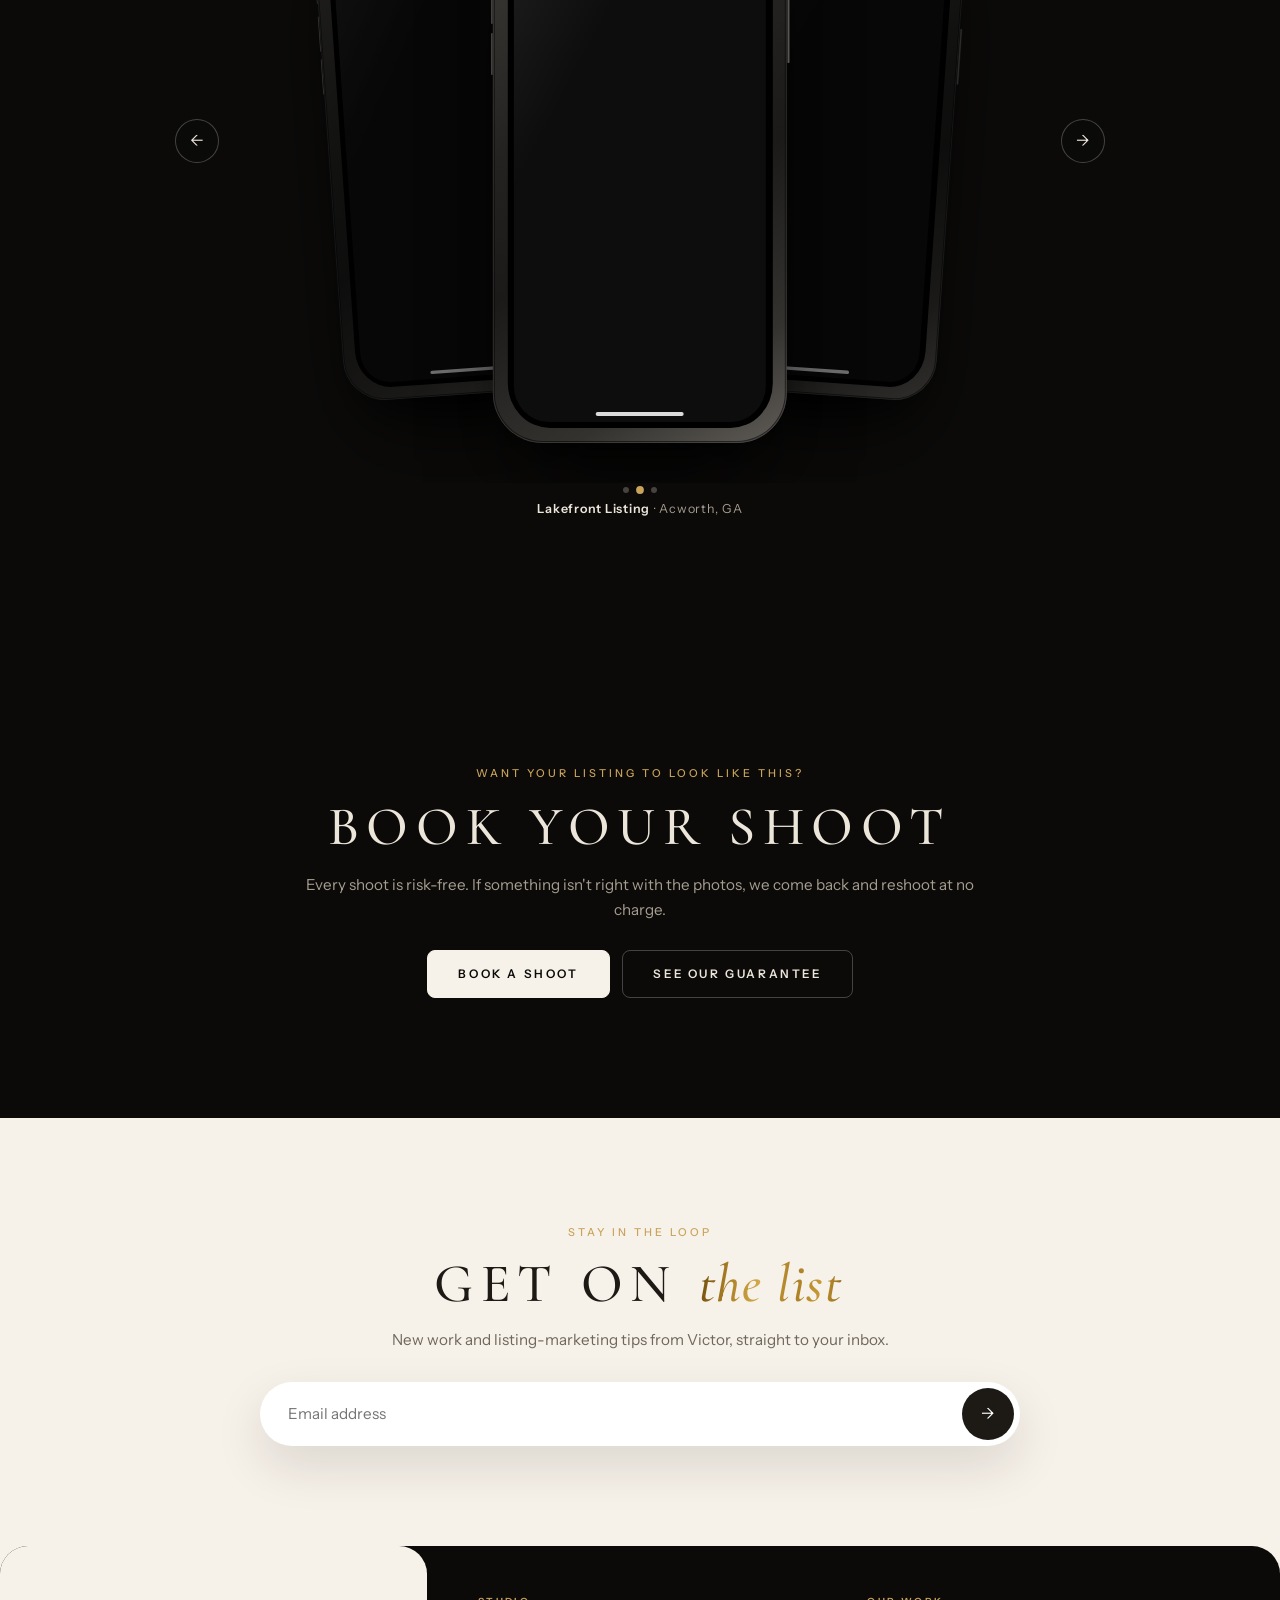
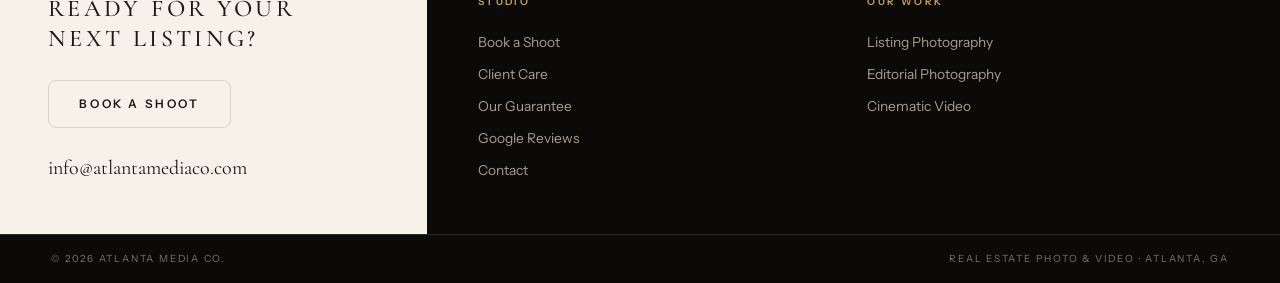
==== commit d2306312: "Launch website redesign (keeps 50% off promo pop-up) New look for all six pages. Pop-up, sign-up scr" ====
--- a/cinematic-video.html
+++ b/cinematic-video.html
@@ -1,222 +1,61 @@
 <!DOCTYPE html>
 <html lang="en">
 <head>
-<meta charset="UTF-8" />
-<meta name="viewport" content="width=device-width, initial-scale=1.0" />
+<meta charset="UTF-8">
+<meta name="viewport" content="width=device-width, initial-scale=1.0">
 <title>Cinematic Video — Atlanta Media Co.</title>
-<meta name="description" content="Cinematic listing films and vertical social reels for Atlanta and North Georgia agents." />
-<link rel="canonical" href="https://www.atlantamediaco.com/cinematic-video" />
-<meta property="og:type" content="website" />
-<meta property="og:url" content="https://www.atlantamediaco.com/cinematic-video" />
-<meta property="og:title" content="Cinematic Video — Atlanta Media Co." />
-<meta property="og:description" content="Cinematic listing films and vertical social reels for Atlanta and North Georgia agents." />
-<meta property="og:image" content="https://www.atlantamediaco.com/li-49.jpg" />
-<meta name="twitter:card" content="summary_large_image" />
-<meta name="twitter:image" content="https://www.atlantamediaco.com/li-49.jpg" />
-<link rel="preconnect" href="https://fonts.googleapis.com" />
-<link rel="preconnect" href="https://fonts.gstatic.com" crossorigin />
-<link href="https://fonts.googleapis.com/css2?family=Albert+Sans:wght@400;500;600&family=Playfair+Display:ital,wght@0,400;0,500;1,400;1,500&display=swap" rel="stylesheet" />
-<style>
-:root{
-  --bg:#100d08; --bg-2:#1a1409; --panel:#241b10;
-  --ivory:#f5ead0; --ivory-2:#ecdfbf; --muted:#b6a67f; --muted-2:#968763;
-  --brass:#e7c568; --brass-2:#ddba5c;
-  --line:rgba(231,197,104,.26); --line-2:rgba(231,197,104,.14);
-  --serif:'Playfair Display',Georgia,serif;
-  --sans:'Albert Sans',-apple-system,BlinkMacSystemFont,sans-serif;
-  --e:cubic-bezier(.16,1,.3,1);
-  --pad:clamp(1.25rem,4.5vw,5rem); --maxw:1320px;
-}
-*{margin:0;padding:0;box-sizing:border-box}
-html{-webkit-font-smoothing:antialiased}
-body{font-family:var(--sans);background:var(--bg);color:var(--ivory);font-size:16px;line-height:1.6}
-a{color:inherit;text-decoration:none}
-img{display:block;max-width:100%}
-button{font:inherit;color:inherit;background:none;border:0;cursor:pointer}
-::selection{background:var(--brass);color:var(--bg)}
-:focus-visible{outline:2px solid var(--brass);outline-offset:3px}
-h1,h2,h3{font-family:var(--serif);font-weight:500;line-height:1.1;letter-spacing:-.01em;text-wrap:balance}
-.wrap{max-width:var(--maxw);margin:0 auto;padding:0 var(--pad)}
-/* nav */
-header.nav{position:sticky;top:0;z-index:50;display:flex;align-items:center;justify-content:space-between;gap:1rem;padding:1rem var(--pad);background:rgba(16,13,8,.88);-webkit-backdrop-filter:blur(12px);backdrop-filter:blur(12px);border-bottom:1px solid var(--line-2)}
-.wordmark{font-family:var(--serif);font-size:1.3rem;line-height:1}
-.nav-r{display:flex;align-items:center;gap:1.8rem}
-.nav-r a.l{font-size:.92rem;color:var(--ivory-2);transition:color .3s}
-.nav-r a.l:hover{color:var(--brass-2)}
-.nav-book{font-size:.88rem;font-weight:500;border:1px solid var(--line);padding:.55rem 1rem;border-radius:3px;transition:all .3s var(--e)}
-.nav-book:hover{background:var(--brass);border-color:var(--brass);color:var(--bg)}
-@media(max-width:760px){.nav-r a.l{display:none}}
-/* buttons */
-.btn{display:inline-flex;align-items:center;justify-content:center;gap:.6rem;font-weight:500;font-size:.95rem;padding:.9rem 1.5rem;border-radius:3px;transition:all .3s var(--e)}
-.btn-brass{background:var(--brass);color:var(--bg)}
-.btn-brass:hover{background:var(--ivory)}
-.btn-out{border:1px solid var(--line);color:var(--ivory)}
-.btn-out:hover{border-color:var(--ivory)}
-/* intro */
-.intro{padding-top:clamp(2.5rem,7vh,4.5rem);padding-bottom:clamp(2rem,5vh,3rem)}
-.back{display:inline-block;color:var(--muted);font-size:.92rem;margin-bottom:1.2rem}
-.back:hover{color:var(--brass-2)}
-.intro h1{font-size:clamp(2.1rem,4.6vw,3.6rem)}
-.intro .lead{color:var(--ivory-2);font-size:clamp(1.02rem,1.4vw,1.15rem);max-width:60ch;margin-top:.9rem}
-.intro .meta{color:var(--muted);font-size:.92rem;margin-top:.6rem}
-.actions{display:flex;flex-wrap:wrap;gap:.8rem;margin-top:1.6rem}
-/* photo grid */
-.grid{display:grid;gap:10px;grid-template-columns:repeat(2,1fr)}
-.grid.port{grid-template-columns:repeat(2,1fr)}
-@media(min-width:760px){.grid.land{grid-template-columns:repeat(2,1fr)}.grid.port{grid-template-columns:repeat(3,1fr)}}
-@media(min-width:1100px){.grid.land{grid-template-columns:repeat(3,1fr)}.grid.port{grid-template-columns:repeat(4,1fr)}}
-.ph{position:relative;display:block;width:100%;overflow:hidden;border-radius:3px;background:var(--panel)}
-.grid.land .ph{aspect-ratio:3/2}
-.grid.port .ph{aspect-ratio:2/3}
-.ph img{width:100%;height:100%;object-fit:cover;transition:transform .8s var(--e),opacity .5s}
-.ph:hover img{transform:scale(1.03)}
-/* video */
-.vf{position:relative;border-radius:4px;overflow:hidden;background:var(--panel);border:1px solid var(--line-2)}
-.vf iframe{position:absolute;inset:0;width:100%;height:100%;border:0}
-.vf.wide{aspect-ratio:16/9}
-.vf.tall{aspect-ratio:9/16}
-.sub{font-size:clamp(1.4rem,2.4vw,1.9rem);margin:clamp(2.5rem,6vh,3.5rem) 0 1.2rem}
-.reels{display:grid;gap:1rem;grid-template-columns:repeat(2,1fr)}
-@media(min-width:760px){.reels{grid-template-columns:repeat(3,1fr)}}
-@media(min-width:1100px){.reels{grid-template-columns:repeat(5,1fr)}}
-.reels figcaption{margin-top:.6rem}
-.reels figcaption b{display:block;font-family:var(--serif);font-weight:500;font-size:1.05rem}
-.reels figcaption span{color:var(--muted);font-size:.88rem}
-/* end block */
-.end{padding-top:clamp(3rem,7vh,4.5rem);padding-bottom:clamp(3rem,7vh,4.5rem)}
-.g-row{display:grid;gap:1.3rem;align-items:center;background:var(--bg-2);border:1px solid var(--line-2);border-left:2px solid var(--brass);border-radius:4px;padding:clamp(1.4rem,3vw,2rem) clamp(1.3rem,3vw,2.2rem)}
-@media(min-width:900px){.g-row{grid-template-columns:1fr auto;gap:3rem}}
-.g-row h2{font-size:clamp(1.35rem,2.2vw,1.8rem)}
-.nav-r a.l[aria-current="page"]{color:var(--brass-2)}
-h1 em,h2 em{font-style:italic;background:radial-gradient(135% 130% at 26% 16%,rgba(255,249,224,.98) 0%,rgba(255,244,205,0) 44%),linear-gradient(96deg,#7c5810 0%,#c99a34 15%,#f7e08d 31%,#ffe479 47%,#c99b34 63%,#f4d77e 80%,#8f6a1a 100%);-webkit-background-clip:text;background-clip:text;-webkit-text-fill-color:transparent;color:transparent;-webkit-box-decoration-break:clone;box-decoration-break:clone;padding-right:.06em;filter:drop-shadow(0 1px 3px rgba(0,0,0,.3)) drop-shadow(0 0 12px rgba(240,201,95,.18))}
-.g-row p{color:var(--muted);max-width:62ch;margin-top:.45rem}
-.g-row .btn{justify-self:start}
-.more{display:flex;flex-wrap:wrap;gap:.6rem 1.6rem;margin-top:1.6rem;color:var(--muted);font-size:.95rem}
-.more a{color:var(--brass-2)}
-.more a:hover{color:var(--ivory)}
-/* footer */
-footer{padding:2.5rem var(--pad) 2rem;border-top:1px solid var(--line-2);text-align:center}
-footer .wm{font-family:var(--serif);font-size:1.5rem}
-footer .links{display:flex;flex-wrap:wrap;gap:.6rem 1.4rem;justify-content:center;margin:1rem 0;font-size:.92rem;color:var(--muted)}
-footer .links a:hover{color:var(--brass-2)}
-footer .cp{font-size:.82rem;color:var(--muted-2)}
-/* lightbox */
-.lb{position:fixed;inset:0;z-index:100;background:#0a0805;display:flex;align-items:center;justify-content:center;touch-action:pan-y}
-.lb[hidden]{display:none}
-.lb img{max-width:calc(100vw - 2rem);max-height:calc(100svh - 7rem);object-fit:contain;border-radius:2px;user-select:none;-webkit-user-drag:none}
-.lb-btn{position:absolute;width:48px;height:48px;border-radius:50%;display:grid;place-items:center;background:rgba(245,234,208,.08);border:1px solid var(--line);font-size:1.5rem;line-height:1;color:var(--ivory)}
-.lb-btn:hover{background:var(--brass);color:var(--bg);border-color:var(--brass)}
-.lb-prev{left:1rem;top:50%;transform:translateY(-50%)}
-.lb-next{right:1rem;top:50%;transform:translateY(-50%)}
-.lb-close{right:1rem;top:1rem;font-size:1.2rem}
-.lb-count{position:absolute;left:50%;bottom:1.2rem;transform:translateX(-50%);color:var(--muted);font-size:.9rem}
-@media(max-width:760px){.lb-prev,.lb-next{top:auto;bottom:.8rem;transform:none}}
-/* info pages (client care, guarantee) */
-.page-intro{padding-top:clamp(3rem,9vh,5.5rem);padding-bottom:clamp(2rem,5vh,3rem)}
-.page-intro h1{font-size:clamp(2.4rem,5.4vw,4.2rem);max-width:16ch}
-.page-intro .lead{color:var(--ivory-2);font-size:clamp(1.05rem,1.5vw,1.2rem);max-width:58ch;margin-top:1rem}
-.blk{padding-top:clamp(2.5rem,6vh,4rem);padding-bottom:clamp(2.5rem,6vh,4rem)}
-.blk h2.bh{font-size:clamp(1.6rem,3vw,2.4rem);max-width:26ch;margin-bottom:clamp(1.4rem,3vh,2rem)}
-.band{background:var(--bg-2);border-top:1px solid var(--line-2);border-bottom:1px solid var(--line-2)}
-.items{display:grid;gap:1.6rem 2.2rem;grid-template-columns:1fr}
-@media(min-width:720px){.items.c2{grid-template-columns:1fr 1fr}.items.c3{grid-template-columns:repeat(3,1fr)}}
-.item{border-top:1px solid var(--line);padding-top:1.1rem}
-.item h3{font-size:1.3rem}
-.item p{color:var(--muted);margin-top:.4rem;max-width:48ch}
-.steps{list-style:none;counter-reset:s;display:grid;gap:1.6rem 2.2rem;grid-template-columns:1fr}
-@media(min-width:820px){.steps{grid-template-columns:repeat(3,1fr)}}
-.steps li{counter-increment:s;border-top:1px solid var(--line);padding-top:1.1rem}
-.steps li::before{content:counter(s);display:grid;place-items:center;width:2rem;height:2rem;border-radius:50%;border:1px solid var(--brass);color:var(--brass);font-size:.9rem;margin-bottom:.8rem}
-.steps h3{font-size:1.25rem}
-.steps p{color:var(--muted);margin-top:.4rem;max-width:40ch}
-.cta-c{text-align:center;padding-top:clamp(3.5rem,8vh,5.5rem);padding-bottom:clamp(3.5rem,8vh,5.5rem)}
-.cta-c h2{font-size:clamp(1.9rem,4vw,3rem);max-width:18ch;margin:0 auto}
-.cta-c>p{color:var(--muted);max-width:50ch;margin:1rem auto 1.8rem}
-.cta-btns{display:flex;flex-wrap:wrap;gap:.8rem;justify-content:center}
-.btn[aria-expanded="true"]{background:var(--ivory);color:var(--bg);border-color:var(--ivory)}
-/* contact reveal */
-.contact-panel{margin:1.4rem auto 0;max-width:340px;border:1px solid var(--line);border-radius:4px;background:var(--bg-2);padding:1.3rem 1.4rem 1.4rem;text-align:center}
-.contact-panel[hidden]{display:none}
-.contact-panel.show{animation:cpIn .35s var(--e)}
-@keyframes cpIn{from{opacity:0;transform:translateY(-6px)}to{opacity:1;transform:none}}
-.cp-note{color:var(--muted);font-size:.92rem}
-.cp-num{display:inline-block;font-family:var(--serif);font-size:1.9rem;line-height:1.2;margin:.2rem 0 1rem;color:var(--ivory)}
-.cp-num:hover{color:var(--brass-2)}
-.cp-actions{display:grid;grid-template-columns:1fr 1fr;gap:.6rem}
-@media(prefers-reduced-motion:reduce){*{transition:none!important;animation:none!important}}
-</style>
+<meta name="description" content="Cinematic listing videos and vertical social reels for Atlanta and North Georgia agents.">
+<meta property="og:type" content="website">
+<meta property="og:url" content="https://atlantamediaco.com/cinematic-video">
+<meta property="og:title" content="Cinematic Video — Atlanta Media Co.">
+<meta property="og:description" content="Cinematic listing videos and vertical social reels for Atlanta and North Georgia agents.">
+<meta property="og:image" content="https://atlantamediaco.com/share-card.jpg">
+<meta property="og:image:width" content="1200">
+<meta property="og:image:height" content="630">
+<meta name="twitter:card" content="summary_large_image">
+<meta name="twitter:image" content="https://atlantamediaco.com/share-card.jpg">
+<link rel="preconnect" href="https://fonts.googleapis.com">
+<link rel="preconnect" href="https://fonts.gstatic.com" crossorigin>
+<link href="https://fonts.googleapis.com/css2?family=Cormorant+Garamond:ital,wght@0,400;0,500;0,600;1,400;1,500&family=Instrument+Sans:wght@400;500;600&display=swap" rel="stylesheet">
+<link rel="stylesheet" href="/styles.css?v=23">
 </head>
-<body>
-<header class="nav">
-  <a href="/" class="wordmark">Atlanta Media Co.</a>
-  <nav class="nav-r">
-    <a href="/#work" class="l">Work</a>
-    <a href="/#services" class="l">Services</a>
-    <a href="/client-care" class="l">Client Care</a>
-    <a href="/guarantee" class="l">Our Guarantee</a>
-    <a href="https://order.atlantamediaco.com/order/atlmediaco/media" class="nav-book">Book a Shoot</a>
-  </nav>
-</header>
-<main>
-  <section class="intro wrap">
-    <a href="/#work" class="back">← All work</a>
-    <h1>Cinematic Video</h1>
-    <p class="lead">Listing films and vertical reels that let buyers feel the home before they visit, and give you content worth posting.</p>
-    
-    <div class="actions">
-      <a href="https://order.atlantamediaco.com/order/atlmediaco/media" class="btn btn-brass">Book My Shoot</a>
-      <button class="btn btn-out" id="share" type="button">Share this page</button>
+<body id="top">
+
+<section class="hero short">
+  <div class="hero-media" style="background-image:url(li-01.jpg)">
+    <iframe src="https://player.vimeo.com/video/1220375566?h=3c1de00dcf&background=1&autoplay=1&loop=1&muted=1&autopause=0" allow="autoplay; fullscreen" title="Atlanta Media Co. showreel"></iframe>
+  </div>
+  <p class="tagline">Listing Videos · Reels · Walkthroughs</p>
+  <h1 class="h-xl" style="margin-top:1.2rem">Cinematic Video</h1>
+  <div class="btns"><a class="btn btn-glass" href="https://order.atlantamediaco.com/order/atlmediaco/media">Book a Shoot</a></div>
+  <p class="tagline">Content worth posting</p>
+</section>
+<div class="subnav"><div class="chips"><a class="chip" href="listing-photography">Listing Photos</a><a class="chip" href="editorial-photography">Editorial Photos</a><a class="chip" href="cinematic-video">Cinematic Video</a></div></div>
+<section class="sec tight">
+  <div class="wrap split rv" style="margin-top:0">
+    <div>
+      <h2 class="h-md">Listing Videos &amp; Reels</h2>
+      <p class="sub">Let buyers feel the home first</p>
+      <p>Listing videos and vertical reels that let buyers feel the home before they visit, and give you content worth posting. Made for social media and your listing page.</p>
     </div>
-  </section>
-  <section class="wrap">
-    <div class="vf wide"><iframe src="https://player.vimeo.com/video/1220375566?h=3c1de00dcf&title=0&byline=0&portrait=0" allow="autoplay; fullscreen; picture-in-picture" title="Featured film by Atlanta Media Co."></iframe></div><h2 class="sub">Social reels</h2><div class="reels"><figure><div class="vf tall"><iframe src="https://player.vimeo.com/video/1220726892?h=99ef95a2b0&title=0&byline=0&portrait=0" loading="lazy" allow="autoplay; fullscreen; picture-in-picture" title="$1.2M Estate, Cartersville, GA"></iframe></div><figcaption><b>$1.2M Estate</b><span>Cartersville, GA</span></figcaption></figure><figure><div class="vf tall"><iframe src="https://player.vimeo.com/video/1220726658?h=82b7152c0a&title=0&byline=0&portrait=0" loading="lazy" allow="autoplay; fullscreen; picture-in-picture" title="Modern Farmhouse, Marietta, GA"></iframe></div><figcaption><b>Modern Farmhouse</b><span>Marietta, GA</span></figcaption></figure><figure><div class="vf tall"><iframe src="https://player.vimeo.com/video/1220726660?h=635c3bccbf&title=0&byline=0&portrait=0" loading="lazy" allow="autoplay; fullscreen; picture-in-picture" title="$2.4M Penthouse, Atlanta, GA"></iframe></div><figcaption><b>$2.4M Penthouse</b><span>Atlanta, GA</span></figcaption></figure><figure><div class="vf tall"><iframe src="https://player.vimeo.com/video/1220726661?h=e0585fde30&title=0&byline=0&portrait=0" loading="lazy" allow="autoplay; fullscreen; picture-in-picture" title="Lakefront Listing, Acworth, GA"></iframe></div><figcaption><b>Lakefront Listing</b><span>Acworth, GA</span></figcaption></figure><figure><div class="vf tall"><iframe src="https://player.vimeo.com/video/1220726659?h=17b8637ea1&title=0&byline=0&portrait=0" loading="lazy" allow="autoplay; fullscreen; picture-in-picture" title="Agent Brand Reel, Roswell, GA"></iframe></div><figcaption><b>Agent Brand Reel</b><span>Roswell, GA</span></figcaption></figure></div>
-  </section>
-  <section class="wrap end">
-    <div class="g-row">
-      <div>
-        <h2>Want your listing to <em>look like this?</em></h2>
-        <p>Every shoot is risk-free. If something isn't right with the photos, we come back and reshoot at no charge. <a href="/guarantee" style="color:var(--brass-2)">See our guarantee</a></p>
-      </div>
-      <a href="https://order.atlantamediaco.com/order/atlmediaco/media" class="btn btn-brass">Book My Shoot</a>
+    <div>
+      <div class="checks"><div class="check">Vertical reels sized for social</div><div class="check">Cinematic listing videos</div><div class="check">Agent-on-camera brand reels</div></div>
+      <div class="btns"><a class="btn" href="https://order.atlantamediaco.com/order/atlmediaco/media">Book This Service</a><a class="btn" href="#reels">Watch the Reels</a></div>
     </div>
-    <nav class="more" aria-label="More work"><span>See more:</span><a href="/listing-photography">Listing Photography</a><a href="/editorial-photography">Editorial Photography</a></nav>
-  </section>
-</main>
-<footer>
-  <div class="wm">Atlanta Media Co.</div>
-  <div class="links">
-    <a href="/">Home</a>
-    <a href="/listing-photography">Listing Photography</a>
-    <a href="/editorial-photography">Editorial Photography</a>
-    <a href="/cinematic-video">Cinematic Video</a>
-    <a href="/client-care">Client Care</a>
-    <a href="/guarantee">Our Guarantee</a>
   </div>
-  <div class="cp">© <span id="year"></span> Atlanta Media Co, LLC, Cartersville, GA</div>
-</footer>
-
-<script>
-(function(){
-  var b=document.getElementById('share'); if(!b) return;
-  b.addEventListener('click',function(){
-    var url=location.origin+location.pathname, title=document.title;
-    if(navigator.share){ navigator.share({title:title,url:url}).catch(function(){}); return; }
-    var done=function(){ b.textContent='Link copied'; setTimeout(function(){ b.textContent='Share this page'; },2200); };
-    if(navigator.clipboard){ navigator.clipboard.writeText(url).then(done,function(){ prompt('Copy this link:',url); }); }
-    else { prompt('Copy this link:',url); }
-  });
-})();
-
-(function(){
-  var y=document.getElementById('year'); if(y) y.textContent=new Date().getFullYear();
-  document.querySelectorAll('[data-contact]').forEach(function(b){
-    var p=document.getElementById(b.getAttribute('aria-controls'));
-    b.addEventListener('click',function(){
-      var open=p.hidden; p.hidden=!open; b.setAttribute('aria-expanded',String(open));
-      if(open){ p.classList.remove('show'); void p.offsetWidth; p.classList.add('show'); }
-    });
-  });
-})();
-</script>
+</section>
+<section id="reels" class="sec" style="padding-top:20px">
+  <div class="wrap sec-head rv"><span class="eyebrow">Social reels</span><h2 class="h-lg">Recent Work</h2><p>Made for your feed.</p></div>
+  <div class="stack-wrap"><div class="iphones stack" data-iphones="2,3,4"></div></div>
+</section>
+<section class="sec">
+  <div class="wrap sec-head rv">
+    <span class="eyebrow">Want your listing to look like this?</span>
+    <h2 class="h-lg">Book Your Shoot</h2>
+    <p>Every shoot is risk-free. If something isn't right with the photos, we come back and reshoot at no charge.</p>
+    <div class="btns" style="margin-top:28px"><a class="btn btn-solid" href="https://order.atlantamediaco.com/order/atlmediaco/media">Book a Shoot</a><a class="btn" href="guarantee">See Our Guarantee</a></div>
+  </div>
+</section>
+<script src="/site.js?v=23"></script>
 </body>
 </html>
--- a/styles.css
+++ b/styles.css
@@ -0,0 +1,453 @@
+/* =================================================================
+   ATLANTA MEDIA CO. — SITE STYLES
+   Ink + cream editorial layout, wide-tracked serif caps, brass accent
+   ================================================================= */
+:root{
+  --ink:#0b0a09;
+  --ink-2:#13110f;
+  --ink-3:#1c1916;
+  --cream:#f6f1e9;
+  --cream-2:#ece5d9;
+  --paper:#fbf9f5;
+  --brass:#c9a35a;
+  --brass-2:#b48d45;
+  --txt:#ece6da;
+  --txt-mute:#a59d8f;
+  --txt-dim:#7b7468;
+  --ink-txt:#1d1a16;
+  --ink-mute:#6f675c;
+  --line:rgba(236,230,218,.14);
+  --line-2:rgba(236,230,218,.26);
+  --line-ink:rgba(29,26,22,.14);
+  --serif:'Cormorant Garamond',Georgia,'Times New Roman',serif;
+  --sans:'Instrument Sans',system-ui,-apple-system,sans-serif;
+  --e:cubic-bezier(.2,.8,.2,1);
+  --pad:clamp(16px,4vw,56px);
+  --maxw:1240px;
+  --r:14px;
+}
+*{box-sizing:border-box;margin:0;padding:0}
+html{scroll-behavior:smooth;-webkit-font-smoothing:antialiased;overflow-x:clip}
+body{background:var(--ink);color:var(--txt);font-family:var(--sans);font-size:16px;line-height:1.6;overflow-x:clip}
+img,video,iframe{display:block;max-width:100%}
+a{color:inherit;text-decoration:none}
+button{font:inherit;color:inherit;background:none;border:0;cursor:pointer}
+.wrap{max-width:var(--maxw);margin:0 auto;padding:0 var(--pad)}
+
+/* ---------- type ---------- */
+.eyebrow{font-family:var(--sans);font-size:.68rem;font-weight:500;letter-spacing:.28em;text-transform:uppercase;color:var(--brass)}
+.caps{font-family:var(--sans);font-size:.74rem;font-weight:500;letter-spacing:.24em;text-transform:uppercase}
+.h-xl,.h-lg,.h-md{font-family:var(--serif);font-weight:500;text-transform:uppercase;line-height:1.05}
+.h-xl{font-size:clamp(2.4rem,6vw,4.6rem);letter-spacing:.14em}
+.h-lg{font-size:clamp(2rem,4.4vw,3.4rem);letter-spacing:.14em}
+.h-md{font-size:clamp(1.4rem,2.6vw,2rem);letter-spacing:.12em}
+.it{font-family:var(--serif);font-style:italic;text-transform:none;letter-spacing:.04em}
+.lead{color:var(--txt);font-size:1rem}
+.mute{color:var(--txt-mute)}
+.center{text-align:center}
+.sec-head{text-align:center;max-width:900px;margin:0 auto}
+.sec-head > p{max-width:680px;margin-left:auto;margin-right:auto}
+.sec-head .h-lg,.sec-head .h-xl{margin:.9rem 0 1.1rem}
+.sec-head p{color:var(--txt-mute);font-size:.95rem}
+.sec-head p + p{margin-top:.6rem}
+.rule{height:1px;background:var(--line);max-width:620px;margin:2.4rem auto 0}
+
+/* ---------- brushed gold (same metallic finish as the current site) ---------- */
+.gold,.h-lg em,.h-xl em,.hero.intro h1 em{background:radial-gradient(135% 130% at 26% 16%,rgba(255,249,224,.98) 0%,rgba(255,244,205,0) 44%),linear-gradient(96deg,#7c5810 0%,#c99a34 15%,#f7e08d 31%,#ffe479 47%,#c99b34 63%,#f4d77e 80%,#8f6a1a 100%);
+  -webkit-background-clip:text;background-clip:text;-webkit-text-fill-color:transparent;color:transparent;-webkit-box-decoration-break:clone;box-decoration-break:clone;padding-right:.06em;
+  filter:drop-shadow(0 1px 3px rgba(0,0,0,.3)) drop-shadow(0 0 12px rgba(240,201,95,.25))}
+.h-lg em,.h-xl em{font-style:italic;text-transform:none;letter-spacing:.03em}
+.band-cream .gold,.band-cream .h-lg em,.band-cream .h-xl em,.news .h-lg em{background:linear-gradient(96deg,#6b4a0c 0%,#a87d24 20%,#d4ab4a 42%,#a87d24 64%,#c99a34 82%,#7c5810 100%);-webkit-background-clip:text;background-clip:text;filter:none}
+.loader .lbar i{background:linear-gradient(90deg,#7c5810,#c99a34 25%,#f7e08d 50%,#c99b34 75%,#8f6a1a)}
+.stars,.review .stars{background:linear-gradient(96deg,#c99a34,#f7e08d 45%,#c99b34);-webkit-background-clip:text;background-clip:text;-webkit-text-fill-color:transparent}
+
+
+/* ---------- buttons ---------- */
+.btn{display:inline-flex;align-items:center;justify-content:center;gap:.6rem;min-height:48px;padding:.85rem 1.9rem;
+  font-family:var(--sans);font-size:.74rem;font-weight:600;letter-spacing:.22em;text-transform:uppercase;border-radius:8px;white-space:nowrap;
+  border:1px solid var(--line-2);color:var(--txt);transition:background .35s var(--e),color .35s var(--e),border-color .35s var(--e)}
+.btn:hover{background:var(--txt);color:var(--ink);border-color:var(--txt)}
+.btn-glass{background:rgba(255,255,255,.08);border-color:rgba(255,255,255,.6);backdrop-filter:blur(6px);-webkit-backdrop-filter:blur(6px);min-width:240px;font-size:.84rem;padding:1.05rem 2.4rem}
+.btn-solid{background:var(--cream);color:var(--ink);border-color:var(--cream)}
+.btn-solid:hover{background:var(--brass);border-color:var(--brass);color:var(--ink)}
+.btn-ink{border-color:var(--line-ink);color:var(--ink-txt)}
+.btn-ink:hover{background:var(--ink-txt);color:var(--cream)}
+.btns{display:flex;flex-wrap:wrap;gap:12px;justify-content:center}
+
+/* ---------- header ---------- */
+.hdr{position:fixed;inset:0 0 auto;z-index:100;display:flex;align-items:center;justify-content:space-between;gap:24px;
+  padding:14px var(--pad);transition:background .4s var(--e),border-color .4s var(--e);border-bottom:1px solid transparent}
+.hdr.solid,.hdr.open{background:rgba(11,10,9,.94);backdrop-filter:blur(14px);-webkit-backdrop-filter:blur(14px);border-bottom-color:var(--line)}
+.wm{display:flex;flex-direction:column;line-height:1;color:#fff}
+.wm b{font-family:var(--serif);font-weight:500;font-size:1.65rem;letter-spacing:.2em}
+.wm small{font-family:var(--serif);font-size:.72rem;letter-spacing:.42em;margin-top:5px;padding-left:2px}
+.nav{display:flex;align-items:center;gap:30px;margin-right:auto;margin-left:28px}
+.nav > a,.nav .dd > button{font-size:.7rem;font-weight:500;letter-spacing:.2em;text-transform:uppercase;color:var(--txt);opacity:.85;transition:opacity .3s}
+.nav > a:hover,.nav .dd > button:hover{opacity:1;color:var(--brass)}
+.dd{position:relative}
+.dd > button::after{content:"";display:inline-block;width:5px;height:5px;border-right:1px solid currentColor;border-bottom:1px solid currentColor;transform:rotate(45deg);margin:0 0 3px 8px}
+.dd-menu{position:absolute;top:calc(100% + 18px);left:-18px;min-width:240px;padding:10px;border-radius:12px;background:rgba(19,17,15,.98);border:1px solid var(--line);
+  opacity:0;visibility:hidden;transform:translateY(-6px);transition:all .25s var(--e)}
+.dd:hover .dd-menu,.dd:focus-within .dd-menu{opacity:1;visibility:visible;transform:none}
+.dd-menu a{display:block;padding:10px 12px;border-radius:8px;font-size:.78rem;letter-spacing:.08em;color:var(--txt-mute)}
+.dd-menu a:hover{background:var(--ink-3);color:var(--txt)}
+.hdr-r{display:flex;align-items:center;gap:14px}
+.hdr .btn{min-height:40px;padding:.6rem 1.2rem;font-size:.68rem;background:rgba(255,255,255,.04)}
+.burger{display:none;width:40px;height:40px;align-items:center;justify-content:center;flex-direction:column;gap:6px}
+.burger span{display:block;width:24px;height:1.5px;background:#fff;transition:transform .3s var(--e),opacity .3s}
+.hdr.open .burger span:nth-child(1){transform:translateY(7.5px) rotate(45deg)}
+.hdr.open .burger span:nth-child(2){opacity:0}
+.hdr.open .burger span:nth-child(3){transform:translateY(-7.5px) rotate(-45deg)}
+.mnav{position:fixed;left:0;right:0;top:var(--hdr-h,72px);z-index:99;background:#0b0a09;border-bottom:1px solid var(--line);
+  padding:4px var(--pad) 22px;max-height:calc(100svh - var(--hdr-h,72px));overflow:auto;transform:translateY(-8px);opacity:0;visibility:hidden;transition:all .3s var(--e)}
+.mnav.open{transform:none;opacity:1;visibility:visible}
+.mnav a,.mnav summary{display:flex;justify-content:space-between;align-items:center;padding:16px 0;border-bottom:1px solid var(--line);font-size:.9rem;letter-spacing:.2em;text-transform:uppercase;list-style:none;cursor:pointer}
+.mnav summary::-webkit-details-marker{display:none}
+.mnav summary::after{content:"+";font-size:1.1rem;color:var(--brass)}
+.mnav details[open] summary::after{content:"–"}
+.mnav details a{padding:12px 0 12px 14px;font-size:.8rem;letter-spacing:.12em;color:var(--txt-mute)}
+.mnav .btn{width:100%;margin-top:18px;justify-content:center;border-bottom:1px solid var(--cream)}
+@media(max-width:960px){.nav{display:none}.burger{display:flex}.hdr .btn{min-height:36px;padding:.45rem .9rem;font-size:.6rem;letter-spacing:.16em}}
+@media(max-width:360px){.hdr .btn{display:none}}
+
+/* ---------- hero ---------- */
+.hero{position:relative;min-height:100svh;display:flex;flex-direction:column;align-items:center;justify-content:center;text-align:center;overflow:hidden;padding:120px var(--pad) 110px}
+.hero.short{min-height:78svh}
+.hero-media{position:absolute;inset:0;z-index:0;background:#000 center/cover no-repeat}
+.hero-media iframe{position:absolute;top:50%;left:50%;width:100vw;height:56.25vw;min-width:177.78vh;min-height:100vh;transform:translate(-50%,-50%);border:0;pointer-events:none}
+.hero::after{content:"";position:absolute;inset:0;z-index:1;background:linear-gradient(180deg,rgba(11,10,9,.55) 0%,rgba(11,10,9,.25) 38%,rgba(11,10,9,.35) 70%,var(--ink) 100%)}
+.hero.short::after{background:linear-gradient(180deg,rgba(11,10,9,.66) 0%,rgba(11,10,9,.52) 55%,var(--ink) 100%)}
+.hero > *:not(.hero-media){position:relative;z-index:2}
+.hero .tagline{font-family:var(--sans);font-size:clamp(.8rem,1.6vw,1rem);font-weight:500;letter-spacing:.24em;text-transform:uppercase;color:#fff;text-shadow:0 1px 14px rgba(0,0,0,.45);max-width:640px}
+.hero h1{color:#fff;text-shadow:0 2px 24px rgba(0,0,0,.35)}
+.hero .tagline + .btn,.hero h1 + .tagline{margin-top:2.2rem}
+.hero .btn + .tagline,.hero .btns + .tagline{margin-top:2.2rem;font-size:.78rem}
+.hero .btns{margin-top:2.2rem}
+.hero-foot{position:absolute !important;left:0;right:0;bottom:26px;text-align:center}
+.hero-foot .caps{color:#fff;font-size:.72rem}
+.hero-foot small{display:block;margin-top:6px;font-size:.62rem;letter-spacing:.2em;text-transform:uppercase;color:rgba(255,255,255,.55)}
+
+/* ---------- intro: loading screen + homepage headline ---------- */
+.loader{position:fixed;inset:0;z-index:300;background:var(--ink);display:flex;flex-direction:column;align-items:center;justify-content:center;gap:2rem;transition:transform 1.1s var(--e)}
+.loader.done{transform:translateY(-100%)}
+.loader .lname{font-family:var(--serif);font-weight:500;font-size:clamp(1.5rem,4vw,2.5rem);letter-spacing:.2em;text-transform:uppercase;color:#fff;text-align:center;padding:0 16px;opacity:0;animation:fadeUp 1s var(--e) .15s forwards}
+.loader .lbar{width:min(320px,60vw);height:1px;background:var(--line);position:relative;overflow:hidden}
+.loader .lbar i{position:absolute;inset:0;background:var(--brass);transform:scaleX(0);transform-origin:left}
+.loader .lnum{font-size:.72rem;letter-spacing:.24em;color:var(--txt-mute)}
+@keyframes fadeUp{from{opacity:0;transform:translateY(14px)}to{opacity:1;transform:none}}
+.hero.intro{align-items:stretch;justify-content:flex-end;text-align:left;padding-bottom:clamp(92px,11vh,118px)}
+.hero.intro .hero-in{width:100%;max-width:var(--maxw);margin:0 auto}
+.hero.intro .tagline{font-size:.72rem;color:rgba(255,255,255,.9)}
+.hero.intro h1{font-family:var(--serif);font-weight:500;font-size:clamp(2.5rem,5.4vw,4.7rem);line-height:1.02;letter-spacing:.01em;margin-top:1.1rem;max-width:14ch}
+.hero.intro h1 em{font-style:italic}
+.hero.intro .lede{max-width:520px;margin-top:1.4rem;color:rgba(255,255,255,.86);font-size:clamp(.98rem,1.4vw,1.1rem)}
+.hero.intro .btns{justify-content:flex-start;margin-top:2rem}
+.hero.intro .btn-glass{min-width:0}
+.he{opacity:0;transform:translateY(24px)}
+.reveal-now .he{opacity:1;transform:none;transition:opacity 1.1s var(--e),transform 1.1s var(--e)}
+.reveal-now .d2{transition-delay:.12s}.reveal-now .d3{transition-delay:.26s}.reveal-now .d4{transition-delay:.4s}
+@media(max-width:560px){.hero.intro .btns .btn{flex:1 1 100%}}
+@media(prefers-reduced-motion:reduce){.he{opacity:1;transform:none}}
+
+/* ---------- service cards ---------- */
+.cards{display:grid;grid-template-columns:repeat(4,1fr);gap:12px;padding:12px}
+.card{position:relative;display:block;aspect-ratio:3/4;border-radius:var(--r);overflow:hidden;background:var(--ink-3) center/cover}
+.card::before{content:"";position:absolute;inset:0;background:inherit;background-size:cover;background-position:center;transition:transform 1.2s var(--e)}
+.card:hover::before{transform:scale(1.05)}
+.card::after{content:"";position:absolute;inset:0;background:linear-gradient(180deg,rgba(0,0,0,.45) 0%,rgba(0,0,0,0) 30%,rgba(0,0,0,0) 55%,rgba(0,0,0,.72) 100%)}
+.card > *{position:relative;z-index:1}
+.card h3{position:absolute;top:18px;left:20px;right:20px;font-family:var(--serif);font-weight:500;font-size:1.05rem;letter-spacing:.2em;text-transform:uppercase;color:#fff}
+.card p{position:absolute;left:20px;right:20px;bottom:18px;font-size:.82rem;line-height:1.45;color:rgba(255,255,255,.88)}
+@media(max-width:960px){.cards{grid-template-columns:repeat(2,1fr)}}
+@media(max-width:560px){.cards{gap:8px;padding:8px}.card{aspect-ratio:4/5}.card h3{font-size:.8rem;top:12px;left:12px;letter-spacing:.16em}.card p{left:12px;right:12px;bottom:10px;font-size:.7rem}}
+
+/* ---------- chips ---------- */
+.chipbar{padding:34px var(--pad) 48px;text-align:center}
+.chipbar .caps{color:var(--txt);margin-bottom:18px}
+.chips{display:flex;flex-wrap:wrap;justify-content:center;gap:10px;max-width:1100px;margin:0 auto}
+.chip{display:inline-flex;align-items:center;justify-content:center;min-height:44px;padding:.55rem 1.3rem;border:1px solid var(--line-2);border-radius:10px;font-size:.72rem;font-weight:600;letter-spacing:.2em;text-transform:uppercase;transition:all .3s var(--e)}
+a.chip:hover{background:var(--txt);color:var(--ink)}
+.chips.light .chip{border-color:var(--line-ink);color:var(--ink-txt);border-radius:999px;font-weight:500;letter-spacing:.06em;text-transform:none;font-size:.82rem;min-height:38px}
+@media(max-width:560px){.chips{display:grid;grid-template-columns:1fr 1fr}.chips.light{display:flex}}
+
+/* ---------- collage band ---------- */
+.collage{position:relative;height:clamp(420px,62vw,640px);overflow:hidden;display:flex;align-items:center;justify-content:center;text-align:center}
+.collage-grid{position:absolute;left:50%;top:50%;width:150%;display:grid;grid-template-columns:repeat(6,1fr);gap:10px;transform:translate(-50%,-50%) rotate(-8deg);opacity:.55}
+.collage-grid img{width:100%;aspect-ratio:3/2;object-fit:cover;border-radius:6px}
+.collage::after{content:"";position:absolute;inset:0;background:radial-gradient(ellipse at center,rgba(11,10,9,.35) 0%,rgba(11,10,9,.8) 62%,var(--ink) 100%)}
+.collage > div:last-child{position:relative;z-index:2;padding:0 var(--pad)}
+.collage .h-xl{font-style:italic;color:#fff;letter-spacing:.18em}
+.collage p{margin-top:1rem;color:#fff;letter-spacing:.2em;font-size:.78rem;text-transform:uppercase}
+
+/* ---------- sections ---------- */
+.sec{padding:clamp(72px,10vw,120px) 0}
+.sec.tight{padding:clamp(56px,7vw,80px) 0}
+.band-cream{background:var(--cream);color:var(--ink-txt)}
+.band-cream .mute,.band-cream .sec-head p{color:var(--ink-mute)}
+.band-cream .rule{background:var(--line-ink)}
+.band-cream .eyebrow{color:var(--brass-2)}
+.round-top{border-radius:28px 28px 0 0}
+.round{border-radius:28px;margin:0 12px}
+
+/* ---------- phone carousel ---------- */
+.phones{position:relative;overflow:hidden;padding-top:20px !important;padding-bottom:30px !important;display:flex;align-items:center;justify-content:center;gap:clamp(12px,2vw,28px);margin-top:56px;padding:0 var(--pad)}
+.phone{position:relative;flex:0 0 auto;width:clamp(180px,20vw,250px);aspect-ratio:9/19.5;border-radius:38px;padding:9px;background:linear-gradient(145deg,#4a4640,#1b1916 40%,#3a3631);box-shadow:0 30px 60px rgba(0,0,0,.55),inset 0 0 0 1px rgba(255,255,255,.12);transition:transform .6s var(--e),opacity .6s var(--e)}
+.phone{z-index:3}
+.phone.side{transform:scale(.84);opacity:.45;z-index:2}
+.phone.far{z-index:1}
+.phone.far{transform:scale(.7);opacity:.2}
+.phone-scr{position:relative;width:100%;height:100%;border-radius:30px;overflow:hidden;background:#000}
+.phone-scr iframe{position:absolute;top:50%;left:50%;height:100%;width:123%;transform:translate(-50%,-50%) scale(1.24);border:0;pointer-events:none}
+.phone-scr::before{content:"";position:absolute;top:8px;left:50%;transform:translateX(-50%);width:34%;height:22px;border-radius:20px;background:#000;z-index:3}
+.phone-cap{position:absolute;left:14px;right:14px;bottom:18px;z-index:3;color:#fff;text-align:left;text-shadow:0 1px 8px rgba(0,0,0,.6)}
+.phone-cap b{display:block;font-size:.82rem;font-weight:600}
+.phone-cap span{font-size:.7rem;opacity:.8}
+.phone-scr::after{content:"";position:absolute;inset:auto 0 0;height:40%;background:linear-gradient(transparent,rgba(0,0,0,.6));z-index:2}
+.ph-arrow{position:absolute;top:50%;transform:translateY(-50%);width:44px;height:44px;border-radius:50%;border:1px solid var(--line-2);display:grid;place-items:center;background:rgba(11,10,9,.6);z-index:5}
+.ph-arrow:hover{background:var(--txt);color:var(--ink)}
+.ph-arrow.l{left:max(var(--pad),calc(50% - 470px))}.ph-arrow.r{right:max(var(--pad),calc(50% - 470px))}
+@media(max-width:700px){.phone.far{display:none}.phone{width:58vw}.phone.side{transform:scale(.8);opacity:.35;width:44vw;margin:0 -16vw}.ph-arrow{width:38px;height:38px}}
+
+/* ---------- iPhone reels (3 playing at once) ---------- */
+.iphones{display:flex;justify-content:center;align-items:flex-end;gap:clamp(22px,3.4vw,52px);margin-top:60px;padding:30px var(--pad) 50px}
+.iphone{position:relative;flex:0 0 auto;width:clamp(230px,21vw,292px);aspect-ratio:71.6/146.6;container-type:inline-size;border-radius:17%/8.3%;padding:1.15%;
+  background:linear-gradient(150deg,#6a6762 0%,#3a3835 14%,#232220 42%,#1b1a19 60%,#34322f 84%,#605d58 100%);
+  box-shadow:0 60px 100px -40px rgba(0,0,0,.95),0 24px 50px -24px rgba(0,0,0,.8),inset 0 0 0 1px rgba(255,255,255,.14),inset 0 0 0 2px rgba(0,0,0,.55)}
+.iphone .sb{position:absolute;width:.9%;border-radius:1px;background:linear-gradient(90deg,#26252300,#4c4a46 40%,#5a5853 60%,#2a2927)}
+.iphone .sb.ac{left:-.75%;top:17%;height:4%}
+.iphone .sb.v1{left:-.75%;top:23.5%;height:7%}
+.iphone .sb.v2{left:-.75%;top:32%;height:7%}
+.iphone .sb.pw{right:-.75%;top:26%;height:11%}
+.iphone .bezel{position:relative;height:100%;border-radius:16%/7.8%;background:#000;padding:2.4%}
+.iphone .scr{position:relative;height:100%;border-radius:13.8%/6.5%;overflow:hidden;background:#0d0d0d;font-family:-apple-system,BlinkMacSystemFont,'SF Pro Text','Helvetica Neue',sans-serif;color:#fff}
+.iphone .scr iframe{position:absolute;top:50%;left:50%;height:100%;width:123%;transform:translate(-50%,-50%) scale(1.24);border:0;pointer-events:none}
+.iphone .scr::before{content:"";position:absolute;left:0;right:0;top:0;height:12%;z-index:3;pointer-events:none;background:linear-gradient(rgba(0,0,0,.35),transparent)}
+.iphone .scr::after{content:"";position:absolute;inset:0;z-index:6;pointer-events:none;background:linear-gradient(118deg,rgba(255,255,255,.09) 0%,rgba(255,255,255,0) 32%)}
+.iphone .island{position:absolute;top:1.7%;left:50%;transform:translateX(-50%);width:31%;height:3.6%;border-radius:999px;background:#000;z-index:8}
+.iphone .sbar{position:absolute;top:2.2%;left:10.5%;right:8.5%;z-index:7;display:flex;justify-content:space-between;align-items:center;font-size:5.2cqw;font-weight:600;letter-spacing:-.01em}
+.iphone .sbar .ic{display:flex;gap:1.5cqw;align-items:center}
+.iphone .sbar svg{height:4cqw;width:auto;fill:#fff}
+.iphone .hind{position:absolute;left:50%;bottom:1.1%;transform:translateX(-50%);width:35%;height:1.4cqw;border-radius:999px;background:rgba(255,255,255,.85);z-index:8}
+.stack-cap{text-align:center;margin-top:6px;font-size:.78rem;letter-spacing:.06em;color:var(--txt-mute);min-height:1.4em}
+.stack-cap b{color:var(--txt);font-weight:600}
+/* stacked: one iPhone in front, two behind (tap a side phone or the arrows to rotate) */
+.iphones.stack{--pw:clamp(250px,23vw,310px);--shift:64%;position:relative;display:block;height:calc(var(--pw) * 2.048 + 80px);overflow:hidden;padding:0}
+.stack .iphone{position:absolute;left:50%;top:40px;width:var(--pw);transform:translateX(-50%);transition:transform .8s var(--e),filter .8s var(--e)}
+.stack .iphone.pos-c{z-index:3;transform:translateX(-50%)}
+.stack .iphone.pos-l{z-index:2;transform:translateX(calc(-50% - var(--shift))) scale(.84) rotate(-4deg);filter:brightness(.5) saturate(.85);cursor:pointer}
+.stack .iphone.pos-r{z-index:2;transform:translateX(calc(-50% + var(--shift))) scale(.84) rotate(4deg);filter:brightness(.5) saturate(.85);cursor:pointer}
+.stack .iphone.pos-l:hover,.stack .iphone.pos-r:hover{filter:brightness(.7)}
+.stack-wrap{position:relative;margin-top:44px}
+.stack-wrap .ph-arrow{z-index:6}
+.stack-wrap .ph-arrow.l{left:max(var(--pad),calc(50% - var(--pw,300px) * 1.55))}
+.stack-wrap .ph-arrow.r{right:max(var(--pad),calc(50% - var(--pw,300px) * 1.55))}
+.stack-dots{display:flex;justify-content:center;gap:8px;margin-top:4px}
+.stack-dots i{width:6px;height:6px;border-radius:50%;background:var(--line-2);transition:background .3s,transform .3s}
+.stack-dots i.on{background:var(--brass);transform:scale(1.3)}
+@media(max-width:760px){.iphones.stack{--pw:60vw;--shift:46%;padding:0;overflow:hidden}.stack .iphone{scroll-snap-align:none}.stack-wrap .ph-arrow.l{left:8px}.stack-wrap .ph-arrow.r{right:8px}}
+.swipe-hint{display:none;text-align:center;font-size:.66rem;letter-spacing:.22em;text-transform:uppercase;color:var(--txt-mute);margin-top:-18px}
+@media(max-width:760px){
+  .iphones{justify-content:flex-start;overflow-x:auto;scroll-snap-type:x mandatory;scrollbar-width:none;gap:18px;padding:24px calc(50vw - 33vw) 40px}
+  .iphones::-webkit-scrollbar{display:none}
+  .iphone{width:66vw;scroll-snap-align:center}
+  .iphone:nth-child(2){transform:none}
+  .swipe-hint{display:block}
+}
+
+/* ---------- photo strip + feature rows ---------- */
+.strip{display:flex;gap:12px;overflow-x:auto;scroll-snap-type:x mandatory;padding:0 var(--pad) 6px;margin-top:48px;scrollbar-width:none}
+.strip::-webkit-scrollbar{display:none}
+.strip a{flex:0 0 auto;width:clamp(260px,32vw,420px);aspect-ratio:3/2;border-radius:var(--r);overflow:hidden;scroll-snap-align:start}
+.strip img{width:100%;height:100%;object-fit:cover;transition:transform 1s var(--e)}
+.strip a:hover img{transform:scale(1.04)}
+.split{display:grid;grid-template-columns:1fr 1fr;gap:clamp(32px,6vw,90px);align-items:center;margin-top:56px}
+.split .h-md{margin-bottom:.6rem}
+.split .sub{font-size:.72rem;letter-spacing:.24em;text-transform:uppercase;color:var(--txt-mute);margin-bottom:1.2rem}
+.split p{color:var(--txt-mute);font-size:.95rem}
+.checks{display:grid;gap:12px}
+.check{display:flex;align-items:center;gap:14px;padding:14px 18px;border:1px solid var(--line);border-radius:10px;background:var(--ink-2);font-size:.88rem}
+.check::before{content:"";flex:0 0 20px;height:20px;border-radius:50%;border:1px solid var(--line-2);background:url("data:image/svg+xml,%3Csvg xmlns='http://www.w3.org/2000/svg' viewBox='0 0 20 20'%3E%3Cpath d='M6 10.5l2.6 2.6L14.5 7' fill='none' stroke='%23ece6da' stroke-width='1.6'/%3E%3C/svg%3E") center/20px no-repeat}
+.split .btns{justify-content:flex-start;margin-top:22px}
+@media(max-width:860px){.split{grid-template-columns:1fr}}
+
+/* ---------- marquee ---------- */
+.trusted{padding:56px 0;text-align:center;overflow:hidden}
+.trusted .eyebrow{display:block;margin-bottom:22px}
+.mq{display:flex;width:max-content;gap:64px;animation:mq 40s linear infinite}
+.mq span{font-family:var(--serif);font-size:1.35rem;letter-spacing:.06em;color:var(--txt-mute);white-space:nowrap}
+@keyframes mq{to{transform:translateX(-50%)}}
+
+/* ---------- people ---------- */
+.people{display:grid;grid-template-columns:1fr 1fr;gap:clamp(20px,4vw,48px);max-width:900px;margin:56px auto 0}
+.person img{width:100%;aspect-ratio:4/5;object-fit:cover;border-radius:var(--r);box-shadow:0 30px 60px rgba(29,26,22,.18)}
+.person h3{font-family:var(--serif);font-weight:500;font-size:1.5rem;letter-spacing:.12em;text-transform:uppercase;margin-top:22px;text-align:center}
+.person .role{display:block;text-align:center;font-size:.66rem;letter-spacing:.22em;text-transform:uppercase;color:var(--brass-2);margin-top:4px}
+.person p{margin-top:14px;color:var(--ink-mute);font-size:.92rem;text-align:center}
+@media(max-width:640px){.people{grid-template-columns:1fr;max-width:420px}}
+
+/* ---------- stats ---------- */
+.stats{background:linear-gradient(180deg,#17130d,#0f0d0a);padding:56px var(--pad);text-align:center}
+.stats .eyebrow{display:block;margin-bottom:28px}
+.stat-row{display:grid;grid-template-columns:repeat(4,1fr);max-width:1000px;margin:0 auto}
+.stat{padding:0 12px;border-left:1px solid var(--line)}
+.stat:first-child{border-left:0}
+.stat b{display:block;font-family:var(--serif);font-weight:500;font-size:clamp(2rem,3.6vw,2.8rem);line-height:1.1;color:#fff}
+.stat span{display:block;margin-top:8px;font-size:.64rem;letter-spacing:.22em;text-transform:uppercase;color:var(--txt-mute)}
+@media(max-width:700px){.stat-row{grid-template-columns:1fr 1fr;row-gap:28px}.stat:nth-child(3){border-left:0}}
+
+/* ---------- reviews ---------- */
+.reviews{display:grid;grid-auto-flow:column;grid-auto-columns:min(420px,84vw);gap:16px;overflow-x:auto;scroll-snap-type:x mandatory;padding:8px var(--pad) 10px;margin-top:48px;scrollbar-width:none}
+.reviews::-webkit-scrollbar{display:none}
+.review{scroll-snap-align:center;padding:30px 28px;border:1px solid var(--line);border-radius:var(--r);background:var(--ink-2);display:flex;flex-direction:column}
+.review .stars{color:var(--brass);letter-spacing:.2em;font-size:.86rem}
+.review q{display:block;margin:16px 0 22px;font-family:var(--serif);font-size:1.28rem;line-height:1.4;color:var(--txt);quotes:"“" "”"}
+.review .who{margin-top:auto;font-size:.66rem;letter-spacing:.22em;text-transform:uppercase;color:var(--txt-mute)}
+.review .who b{color:var(--txt);font-weight:600}
+
+/* ---------- why tiles ---------- */
+.tiles{display:grid;grid-template-columns:repeat(4,1fr);gap:14px;margin-top:48px}
+.tile{position:relative;aspect-ratio:3/4;border-radius:var(--r);overflow:hidden;background:#000}
+.tile img{width:100%;height:100%;object-fit:cover;transition:transform 1s var(--e),filter .6s var(--e)}
+.tile::after{content:"";position:absolute;inset:0;background:linear-gradient(180deg,transparent 45%,rgba(0,0,0,.8))}
+.tile h3{position:absolute;left:18px;right:18px;bottom:18px;z-index:1;font-family:var(--serif);font-weight:500;font-size:1rem;letter-spacing:.18em;text-transform:uppercase;color:#fff;transition:transform .5s var(--e)}
+.tile p{position:absolute;left:18px;right:18px;bottom:18px;z-index:1;font-size:.84rem;line-height:1.45;color:rgba(255,255,255,.9);opacity:0;transform:translateY(10px);transition:all .5s var(--e)}
+.tile:hover img{transform:scale(1.06);filter:brightness(.55)}
+.tile:hover h3{transform:translateY(-64px)}
+.tile:hover p{opacity:1;transform:none}
+@media(hover:none){.tile img{filter:brightness(.6)}.tile h3{transform:translateY(-64px)}.tile p{opacity:1;transform:none}}
+@media(max-width:860px){.tiles{grid-template-columns:1fr 1fr}}
+@media(max-width:480px){.tile h3{font-size:.8rem;left:12px;right:12px;transform:translateY(-78px) !important}.tile p{left:12px;right:12px;bottom:12px;font-size:.72rem}}
+
+/* ---------- steps ---------- */
+.steps{display:grid;grid-template-columns:repeat(3,1fr);gap:16px;margin-top:48px}
+.step{padding:30px 26px;border:1px solid var(--line);border-radius:var(--r);background:var(--ink-2)}
+.step .n{font-family:var(--serif);font-size:2.4rem;color:var(--brass);line-height:1}
+.step h3{font-family:var(--serif);font-weight:500;font-size:1.15rem;letter-spacing:.14em;text-transform:uppercase;margin:16px 0 8px}
+.step p{color:var(--txt-mute);font-size:.9rem}
+.band-cream .step{background:var(--paper);border-color:var(--line-ink)}
+.band-cream .step p{color:var(--ink-mute)}
+@media(max-width:860px){.steps{grid-template-columns:1fr}}
+
+/* ---------- where we shoot ---------- */
+.where{display:grid;grid-template-columns:1.1fr 1fr;gap:clamp(28px,5vw,64px);align-items:center;margin-top:48px}
+.where-img{position:relative;border-radius:var(--r);overflow:hidden;box-shadow:0 30px 60px rgba(29,26,22,.18)}
+.where-img img{width:100%;aspect-ratio:4/3;object-fit:cover}
+.where-img figcaption{position:absolute;left:0;right:0;bottom:0;padding:16px 18px;background:linear-gradient(transparent,rgba(0,0,0,.7));color:#fff;display:flex;justify-content:space-between;align-items:flex-end}
+.where-img figcaption b{font-family:var(--serif);font-weight:500;font-size:1.4rem;letter-spacing:.06em}
+.where-img figcaption span{font-size:.62rem;letter-spacing:.2em;text-transform:uppercase;opacity:.8}
+.where h3{font-size:.68rem;letter-spacing:.24em;text-transform:uppercase;color:var(--brass-2);margin-bottom:16px;font-weight:600}
+.where .note{margin-top:16px;font-size:.84rem;color:var(--ink-mute)}
+@media(max-width:860px){.where{grid-template-columns:1fr}}
+
+/* ---------- promise strip ---------- */
+.promises{display:grid;grid-template-columns:repeat(4,1fr);gap:1px;background:var(--line);border:1px solid var(--line);border-radius:var(--r);overflow:hidden;margin-top:48px}
+.promise{background:var(--ink);padding:24px 22px}
+.promise b{display:block;font-family:var(--serif);font-weight:500;font-size:1.05rem;letter-spacing:.12em;text-transform:uppercase}
+.promise span{display:block;margin-top:6px;font-size:.84rem;color:var(--txt-mute)}
+@media(max-width:860px){.promises{grid-template-columns:1fr 1fr}}
+@media(max-width:480px){.promises{grid-template-columns:1fr}}
+
+/* ---------- info cards (guarantee / client care) ---------- */
+.icards{display:grid;grid-template-columns:repeat(2,1fr);gap:16px;margin-top:48px}
+.icards.three{grid-template-columns:repeat(3,1fr)}
+.icard{padding:30px 28px;border:1px solid var(--line);border-radius:var(--r);background:var(--ink-2)}
+.icard h3{font-family:var(--serif);font-weight:500;font-size:1.25rem;letter-spacing:.12em;text-transform:uppercase;margin-bottom:10px}
+.icard p{color:var(--txt-mute);font-size:.92rem}
+.band-cream .icard{background:var(--paper);border-color:var(--line-ink)}
+.band-cream .icard p{color:var(--ink-mute)}
+@media(max-width:860px){.icards,.icards.three{grid-template-columns:1fr}}
+
+/* ---------- gallery ---------- */
+.subnav{position:sticky;top:var(--hdr-h,72px);z-index:20;background:rgba(11,10,9,.94);backdrop-filter:blur(12px);-webkit-backdrop-filter:blur(12px);border-bottom:1px solid var(--line);padding:12px var(--pad)}
+.subnav .chips{display:grid;grid-template-columns:repeat(3,1fr);max-width:900px}
+.subnav .chip{min-height:42px;font-size:.66rem}
+.subnav .chip.on{background:var(--txt);color:var(--ink);border-color:var(--txt)}
+@media(max-width:560px){.subnav .chip{font-size:.56rem;letter-spacing:.12em;padding:.4rem .5rem}}
+#gallery > .caps{padding:0 var(--pad)}
+.gallery{columns:3 320px;column-gap:12px;padding:0 12px}
+.gallery a{display:block;margin-bottom:12px;border-radius:10px;overflow:hidden;break-inside:avoid;background:var(--ink-3)}
+.gallery img{width:100%;height:auto;transition:transform 1s var(--e),opacity .6s}
+.gallery a:hover img{transform:scale(1.03)}
+.lb{position:fixed;inset:0;z-index:200;background:rgba(5,5,5,.95);display:none;align-items:center;justify-content:center;padding:56px 16px}
+.lb.open{display:flex}
+.lb img{max-width:100%;max-height:100%;border-radius:8px}
+.lb button{position:absolute;width:48px;height:48px;border-radius:50%;border:1px solid var(--line-2);display:grid;place-items:center;font-size:1.3rem;background:rgba(11,10,9,.6)}
+.lb .x{top:14px;right:14px}.lb .pv{left:14px;top:50%;transform:translateY(-50%)}.lb .nx{right:14px;top:50%;transform:translateY(-50%)}
+.lb .ct{position:absolute;bottom:18px;left:0;right:0;text-align:center;font-size:.7rem;letter-spacing:.2em;color:var(--txt-mute)}
+
+/* ---------- footer ---------- */
+.news{background:var(--cream);color:var(--ink-txt);text-align:center;padding:clamp(64px,9vw,100px) var(--pad) clamp(90px,10vw,130px)}
+.news .h-lg{margin:.8rem 0 .9rem}
+.news p{color:var(--ink-mute);font-size:.95rem}
+.news form{display:flex;max-width:760px;margin:30px auto 0;padding:6px;border-radius:999px;background:#fff;box-shadow:0 20px 50px rgba(29,26,22,.12)}
+.news input{flex:1;min-width:0;border:0;background:none;padding:0 22px;font:inherit;font-size:.95rem;color:var(--ink-txt);outline:none}
+.news button{width:52px;height:52px;border-radius:50%;background:var(--ink-txt);color:#fff;display:grid;place-items:center;flex:0 0 auto}
+.foot{background:var(--ink);border-radius:28px 28px 0 0;margin-top:-28px;position:relative;overflow:hidden}
+.foot-grid{display:grid;grid-template-columns:minmax(300px,1fr) 2fr}
+.foot-card{background:var(--cream);color:var(--ink-txt);padding:48px clamp(24px,4vw,48px);border-radius:0 28px 0 0}
+.foot-card h2{font-family:var(--serif);font-weight:500;font-size:1.5rem;line-height:1.25;letter-spacing:.14em;text-transform:uppercase}
+.foot-card .btn{margin:26px 0 24px}
+.foot-card a.em{display:block;font-family:var(--serif);font-size:1.25rem}
+.foot-card small{display:block;margin-top:8px;font-size:.78rem;color:var(--ink-mute)}
+.foot-cols{display:grid;grid-template-columns:repeat(3,1fr);gap:28px;padding:48px clamp(24px,4vw,56px)}
+.foot-cols h4{font-size:.62rem;letter-spacing:.24em;text-transform:uppercase;color:var(--brass);font-weight:600;margin-bottom:16px}
+.foot-cols a{display:block;padding:5px 0;font-size:.86rem;color:var(--txt-mute)}
+.foot-cols a:hover{color:var(--txt)}
+.foot-cols.two{grid-template-columns:repeat(2,1fr)}
+.socials{display:flex;gap:12px;flex-wrap:wrap;margin-top:6px}
+.socials a{width:44px;height:44px;border-radius:50%;border:1px solid var(--line-2);display:grid;place-items:center;padding:0}
+.socials svg{width:18px;height:18px;fill:none;stroke:currentColor;stroke-width:1.6}
+.foot-base{display:flex;justify-content:space-between;flex-wrap:wrap;gap:10px;padding:16px clamp(24px,4vw,56px);border-top:1px solid var(--line);font-size:.62rem;letter-spacing:.18em;text-transform:uppercase;color:var(--txt-dim)}
+@media(max-width:860px){.foot-grid{grid-template-columns:1fr}.foot-card{border-radius:0}}
+@media(max-width:560px){.foot-cols{grid-template-columns:1fr 1fr}.foot-cols > div:last-child{grid-column:1/-1}}
+
+.totop{position:fixed;right:18px;bottom:18px;z-index:90;display:flex;align-items:center;gap:8px;padding:10px 16px;border-radius:999px;background:var(--cream);color:var(--ink);font-size:.62rem;font-weight:600;letter-spacing:.18em;text-transform:uppercase;box-shadow:0 10px 30px rgba(0,0,0,.35);opacity:0;visibility:hidden;transition:all .3s var(--e)}
+.totop.show{opacity:1;visibility:visible}
+@media(max-width:560px){.totop span{display:none}.totop{padding:12px}}
+
+/* ---------- reveal ---------- */
+.rv{opacity:0;transform:translateY(22px);transition:opacity 1s var(--e),transform 1s var(--e)}
+.rv.in{opacity:1;transform:none}
+@media(prefers-reduced-motion:reduce){.rv{opacity:1;transform:none}.mq{animation:none}}
+
+
+/* ---------- end-of-year promo pop-up (Nov 1 - Dec 31) ---------- */
+.promo{position:fixed;inset:0;z-index:300;display:grid;place-items:center;padding:16px;background:rgba(11,10,9,.74);backdrop-filter:blur(6px);-webkit-backdrop-filter:blur(6px);opacity:0;visibility:hidden;transition:opacity .6s var(--e),visibility 0s linear .6s}
+.promo.open{opacity:1;visibility:visible;transition:opacity .6s var(--e),visibility 0s}
+.promo-card{position:relative;width:min(920px,100%);max-height:calc(100svh - 32px);overflow:auto;display:grid;grid-template-columns:1fr 1.15fr;background:var(--ink-2);border:1px solid var(--line-2);border-radius:var(--r);transform:translateY(24px);transition:transform .8s var(--e)}
+.promo.open .promo-card{transform:none}
+.promo-img{position:relative;min-height:100%;background:url(li-13.jpg) center/cover}
+.promo-img::after{content:"";position:absolute;inset:0;background:linear-gradient(180deg,rgba(11,10,9,0) 45%,rgba(11,10,9,.85))}
+.promo-img .stamp{position:absolute;left:22px;bottom:20px;z-index:1;font-size:.62rem;font-weight:500;letter-spacing:.24em;text-transform:uppercase;color:var(--txt)}
+.promo-body{padding:clamp(24px,4vw,44px)}
+.promo-x{position:absolute;top:14px;right:16px;z-index:2;width:36px;height:36px;display:grid;place-items:center;font-size:1.4rem;line-height:1;color:var(--txt);background:rgba(11,10,9,.6);border:1px solid var(--line-2);border-radius:50%}
+.promo-x:hover{border-color:var(--brass)}
+.promo h2{font-family:var(--serif);font-weight:500;font-size:clamp(1.9rem,3.6vw,2.7rem);line-height:1.08;margin:12px 0 12px}
+.promo h2 em{font-style:italic}
+.promo p.lede{color:var(--txt-mute);font-size:.98rem;margin-bottom:22px}
+.promo-form{display:grid;grid-template-columns:1fr 1fr;gap:12px}
+.promo-form .full{grid-column:1/-1}
+.promo-form label{display:block;font-size:.6rem;font-weight:500;letter-spacing:.2em;text-transform:uppercase;color:var(--txt-dim);margin-bottom:6px}
+.promo-form input{width:100%;font:inherit;font-size:.95rem;color:var(--txt);background:var(--ink-3);border:1px solid var(--line);border-radius:8px;padding:12px 14px;transition:border-color .3s}
+.promo-form input:focus{outline:none;border-color:var(--brass)}
+.promo-form .btn{margin-top:6px}
+.promo-fine{font-size:.74rem;color:var(--txt-dim);margin-top:16px;line-height:1.5}
+.promo-hp{position:absolute;left:-9999px;width:1px;height:1px;opacity:0}
+.promo-err{display:none;font-size:.8rem;color:#f0a58a;line-height:1.4}
+.promo-err.show{display:block}
+.promo-form .btn[disabled]{opacity:.6;pointer-events:none}
+.promo-done{display:none}
+.promo.sent .promo-form,.promo.sent .lede,.promo.sent .promo-fine,.promo.sent #promoTitle,.promo.sent .promo-body>.eyebrow{display:none}
+.promo.sent .promo-done{display:block}
+.promo-done p{color:var(--txt-mute);margin:8px 0 24px}
+@media(max-width:720px){
+  .promo-card{grid-template-columns:1fr}
+  .promo-img{min-height:110px}
+  .promo-body{padding:22px 20px 20px}
+  .promo h2{font-size:1.75rem;margin:10px 0 8px}
+  .promo p.lede{font-size:.9rem;line-height:1.5;margin-bottom:16px}
+  .promo-form{gap:9px}
+  .promo-form input{padding:10px 12px}
+  .promo-form .wide{grid-column:1/-1}
+  .promo-fine{margin-top:12px}
+}
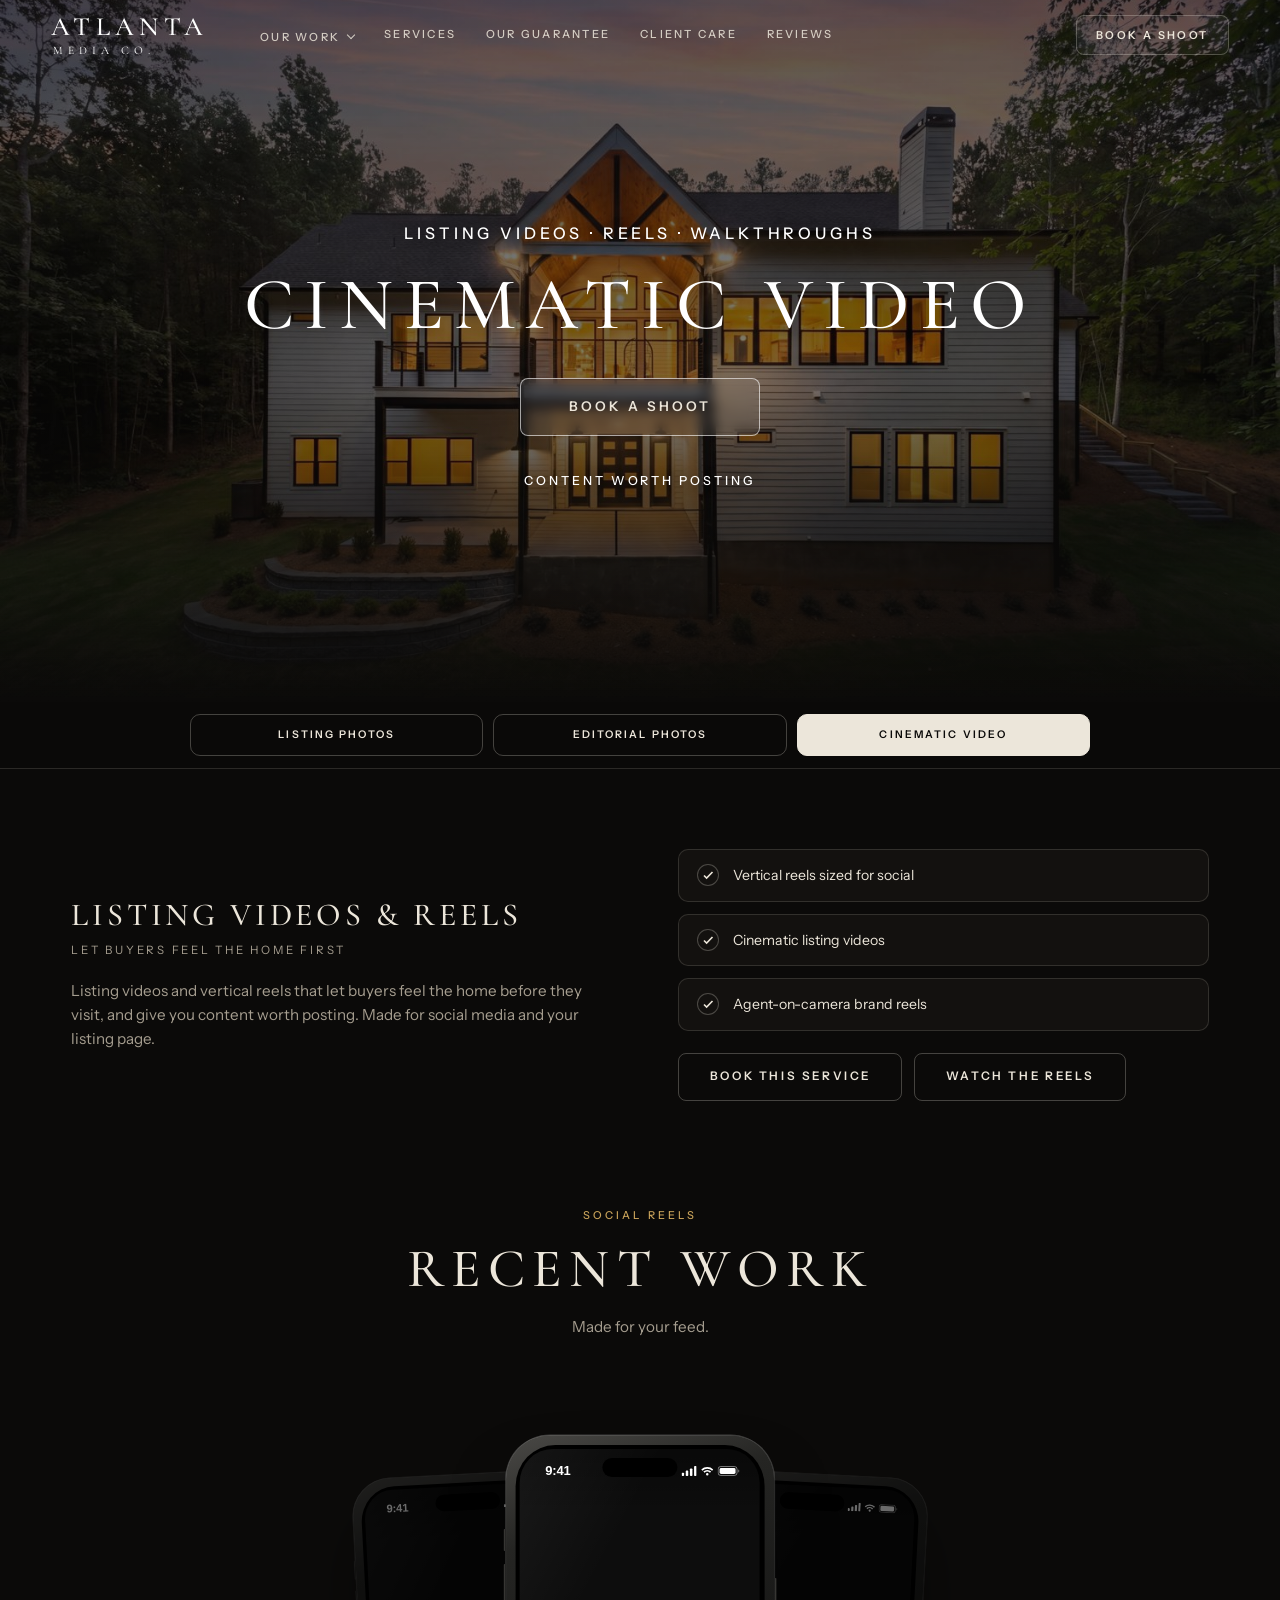
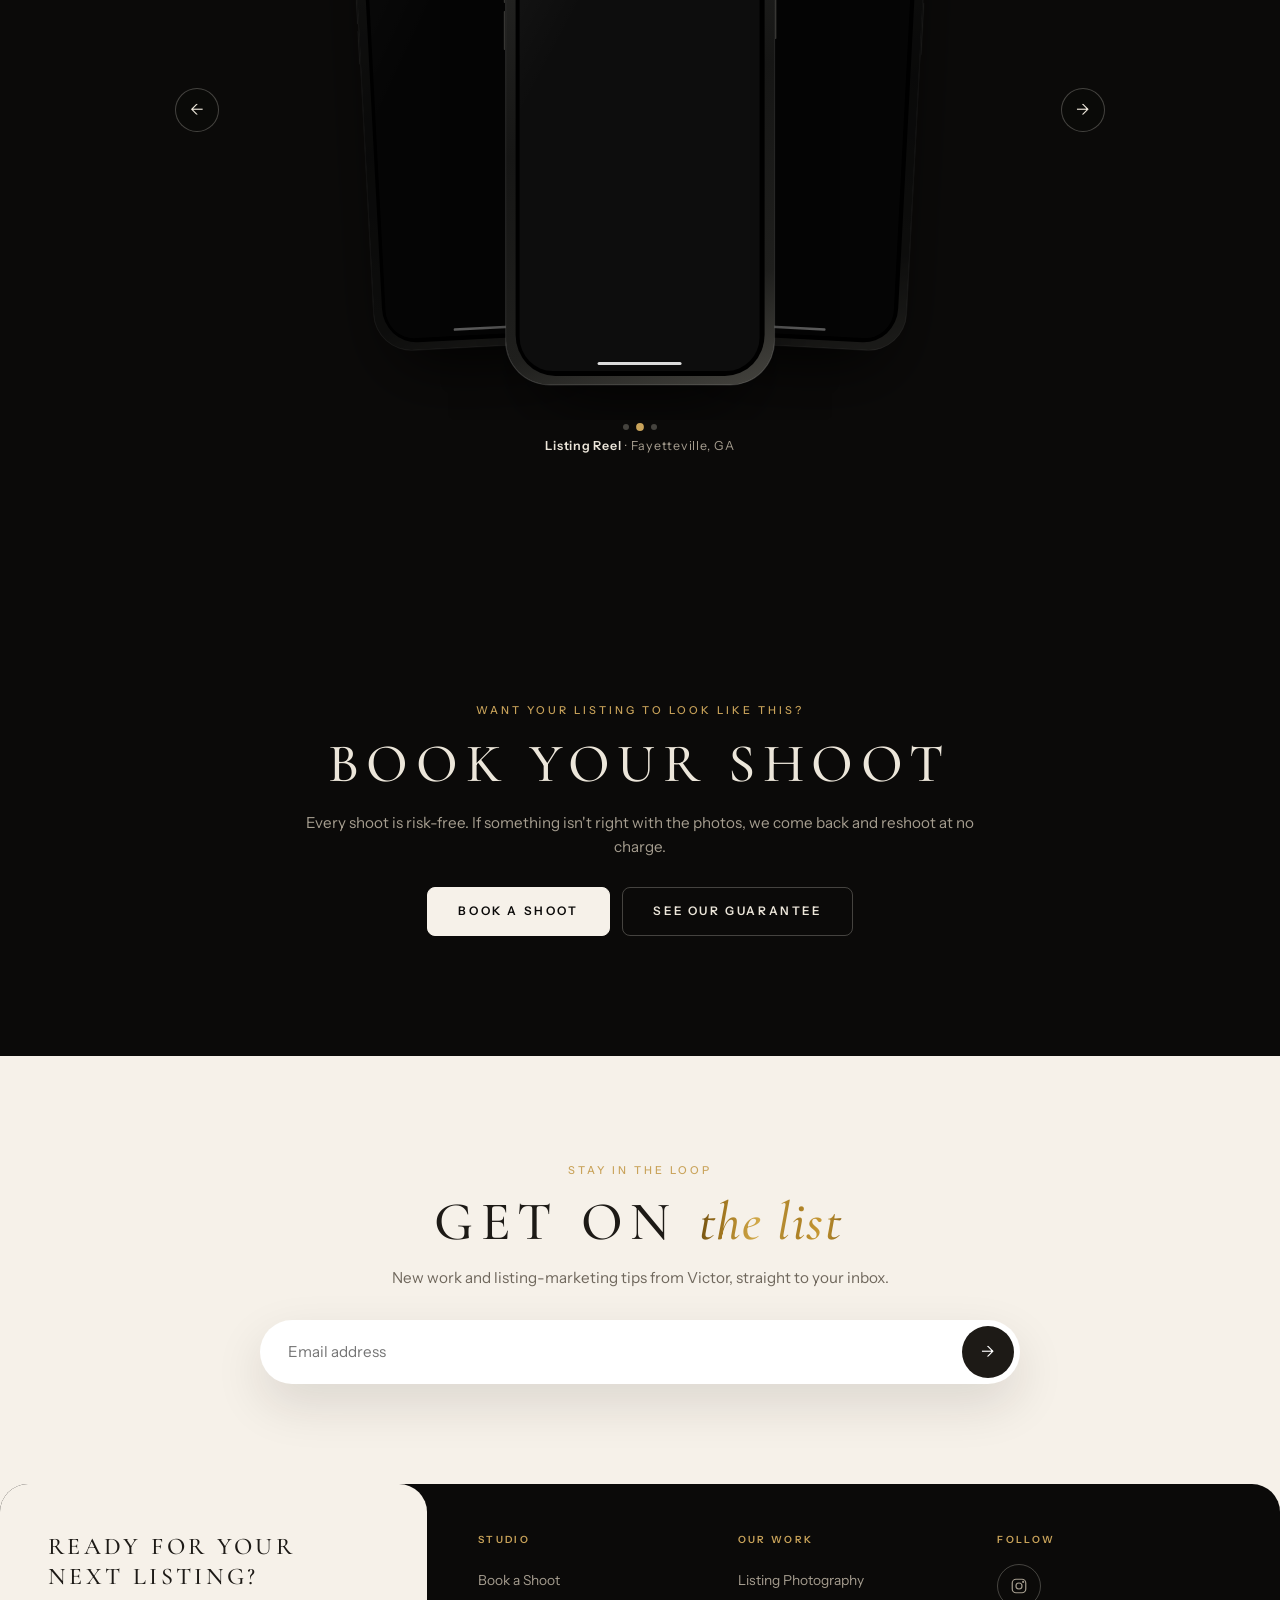
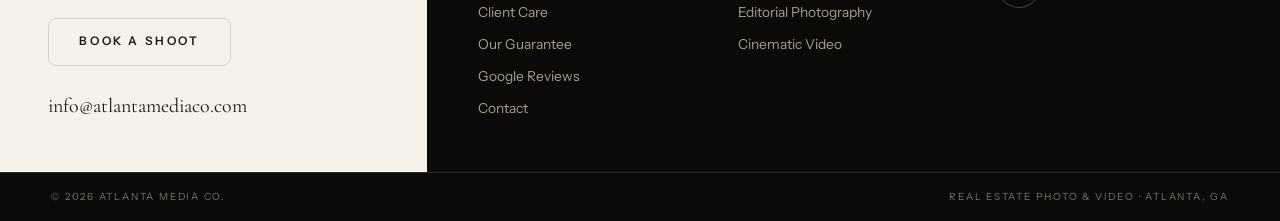
==== commit d8a479b9: "Cleaner iPhone frames, unzoomed reels, correct reel cities Thinner, darker phone frames; whole phone" ====
--- a/cinematic-video.html
+++ b/cinematic-video.html
@@ -17,7 +17,7 @@
 <link rel="preconnect" href="https://fonts.googleapis.com">
 <link rel="preconnect" href="https://fonts.gstatic.com" crossorigin>
 <link href="https://fonts.googleapis.com/css2?family=Cormorant+Garamond:ital,wght@0,400;0,500;0,600;1,400;1,500&family=Instrument+Sans:wght@400;500;600&display=swap" rel="stylesheet">
-<link rel="stylesheet" href="/styles.css?v=23">
+<link rel="stylesheet" href="/styles.css?v=24">
 </head>
 <body id="top">
 
@@ -56,6 +56,6 @@
     <div class="btns" style="margin-top:28px"><a class="btn btn-solid" href="https://order.atlantamediaco.com/order/atlmediaco/media">Book a Shoot</a><a class="btn" href="guarantee">See Our Guarantee</a></div>
   </div>
 </section>
-<script src="/site.js?v=23"></script>
+<script src="/site.js?v=24"></script>
 </body>
 </html>
--- a/styles.css
+++ b/styles.css
@@ -210,19 +210,19 @@
 
 /* ---------- iPhone reels (3 playing at once) ---------- */
 .iphones{display:flex;justify-content:center;align-items:flex-end;gap:clamp(22px,3.4vw,52px);margin-top:60px;padding:30px var(--pad) 50px}
-.iphone{position:relative;flex:0 0 auto;width:clamp(230px,21vw,292px);aspect-ratio:71.6/146.6;container-type:inline-size;border-radius:17%/8.3%;padding:1.15%;
-  background:linear-gradient(150deg,#6a6762 0%,#3a3835 14%,#232220 42%,#1b1a19 60%,#34322f 84%,#605d58 100%);
-  box-shadow:0 60px 100px -40px rgba(0,0,0,.95),0 24px 50px -24px rgba(0,0,0,.8),inset 0 0 0 1px rgba(255,255,255,.14),inset 0 0 0 2px rgba(0,0,0,.55)}
-.iphone .sb{position:absolute;width:.9%;border-radius:1px;background:linear-gradient(90deg,#26252300,#4c4a46 40%,#5a5853 60%,#2a2927)}
+.iphone{position:relative;flex:0 0 auto;width:clamp(230px,21vw,292px);aspect-ratio:71.6/146.6;container-type:inline-size;border-radius:16.5%/8.05%;padding:.75%;
+  background:linear-gradient(160deg,#4a4946 0%,#252523 18%,#161615 50%,#1f1f1d 82%,#45443f 100%);
+  box-shadow:0 40px 80px -30px rgba(0,0,0,.9),0 0 0 .5px rgba(255,255,255,.22),inset 0 0 0 .5px rgba(255,255,255,.18)}
+.iphone .sb{position:absolute;width:.7%;border-radius:1px;background:linear-gradient(90deg,#1a1a19,#3a3936 50%,#1f1f1e)}
 .iphone .sb.ac{left:-.75%;top:17%;height:4%}
 .iphone .sb.v1{left:-.75%;top:23.5%;height:7%}
 .iphone .sb.v2{left:-.75%;top:32%;height:7%}
 .iphone .sb.pw{right:-.75%;top:26%;height:11%}
-.iphone .bezel{position:relative;height:100%;border-radius:16%/7.8%;background:#000;padding:2.4%}
+.iphone .bezel{position:relative;height:100%;border-radius:15.9%/7.75%;background:#000;padding:1.9%}
 .iphone .scr{position:relative;height:100%;border-radius:13.8%/6.5%;overflow:hidden;background:#0d0d0d;font-family:-apple-system,BlinkMacSystemFont,'SF Pro Text','Helvetica Neue',sans-serif;color:#fff}
-.iphone .scr iframe{position:absolute;top:50%;left:50%;height:100%;width:123%;transform:translate(-50%,-50%) scale(1.24);border:0;pointer-events:none}
+.iphone .scr iframe{position:absolute;top:50%;left:50%;height:100%;width:auto;max-width:none;aspect-ratio:9/16;transform:translate(-50%,-50%);border:0;pointer-events:none}
 .iphone .scr::before{content:"";position:absolute;left:0;right:0;top:0;height:12%;z-index:3;pointer-events:none;background:linear-gradient(rgba(0,0,0,.35),transparent)}
-.iphone .scr::after{content:"";position:absolute;inset:0;z-index:6;pointer-events:none;background:linear-gradient(118deg,rgba(255,255,255,.09) 0%,rgba(255,255,255,0) 32%)}
+.iphone .scr::after{content:"";position:absolute;inset:0;z-index:6;pointer-events:none;background:linear-gradient(118deg,rgba(255,255,255,.05) 0%,rgba(255,255,255,0) 28%)}
 .iphone .island{position:absolute;top:1.7%;left:50%;transform:translateX(-50%);width:31%;height:3.6%;border-radius:999px;background:#000;z-index:8}
 .iphone .sbar{position:absolute;top:2.2%;left:10.5%;right:8.5%;z-index:7;display:flex;justify-content:space-between;align-items:center;font-size:5.2cqw;font-weight:600;letter-spacing:-.01em}
 .iphone .sbar .ic{display:flex;gap:1.5cqw;align-items:center}
@@ -231,12 +231,12 @@
 .stack-cap{text-align:center;margin-top:6px;font-size:.78rem;letter-spacing:.06em;color:var(--txt-mute);min-height:1.4em}
 .stack-cap b{color:var(--txt);font-weight:600}
 /* stacked: one iPhone in front, two behind (tap a side phone or the arrows to rotate) */
-.iphones.stack{--pw:clamp(250px,23vw,310px);--shift:64%;position:relative;display:block;height:calc(var(--pw) * 2.048 + 80px);overflow:hidden;padding:0}
-.stack .iphone{position:absolute;left:50%;top:40px;width:var(--pw);transform:translateX(-50%);transition:transform .8s var(--e),filter .8s var(--e)}
+.iphones.stack{--pw:max(210px,min(clamp(240px,21vw,290px),calc((100svh - 240px) / 2.05)));--shift:60%;position:relative;display:block;height:calc(var(--pw) * 2.048 + 70px);overflow:hidden;padding:0}
+.stack .iphone{position:absolute;left:50%;top:35px;width:var(--pw);transform:translateX(-50%);transition:transform .8s var(--e),filter .8s var(--e)}
 .stack .iphone.pos-c{z-index:3;transform:translateX(-50%)}
-.stack .iphone.pos-l{z-index:2;transform:translateX(calc(-50% - var(--shift))) scale(.84) rotate(-4deg);filter:brightness(.5) saturate(.85);cursor:pointer}
-.stack .iphone.pos-r{z-index:2;transform:translateX(calc(-50% + var(--shift))) scale(.84) rotate(4deg);filter:brightness(.5) saturate(.85);cursor:pointer}
-.stack .iphone.pos-l:hover,.stack .iphone.pos-r:hover{filter:brightness(.7)}
+.stack .iphone.pos-l{z-index:2;transform:translateX(calc(-50% - var(--shift))) scale(.86) rotate(-3deg);filter:brightness(.42);cursor:pointer}
+.stack .iphone.pos-r{z-index:2;transform:translateX(calc(-50% + var(--shift))) scale(.86) rotate(3deg);filter:brightness(.42);cursor:pointer}
+.stack .iphone.pos-l:hover,.stack .iphone.pos-r:hover{filter:brightness(.62)}
 .stack-wrap{position:relative;margin-top:44px}
 .stack-wrap .ph-arrow{z-index:6}
 .stack-wrap .ph-arrow.l{left:max(var(--pad),calc(50% - var(--pw,300px) * 1.55))}
